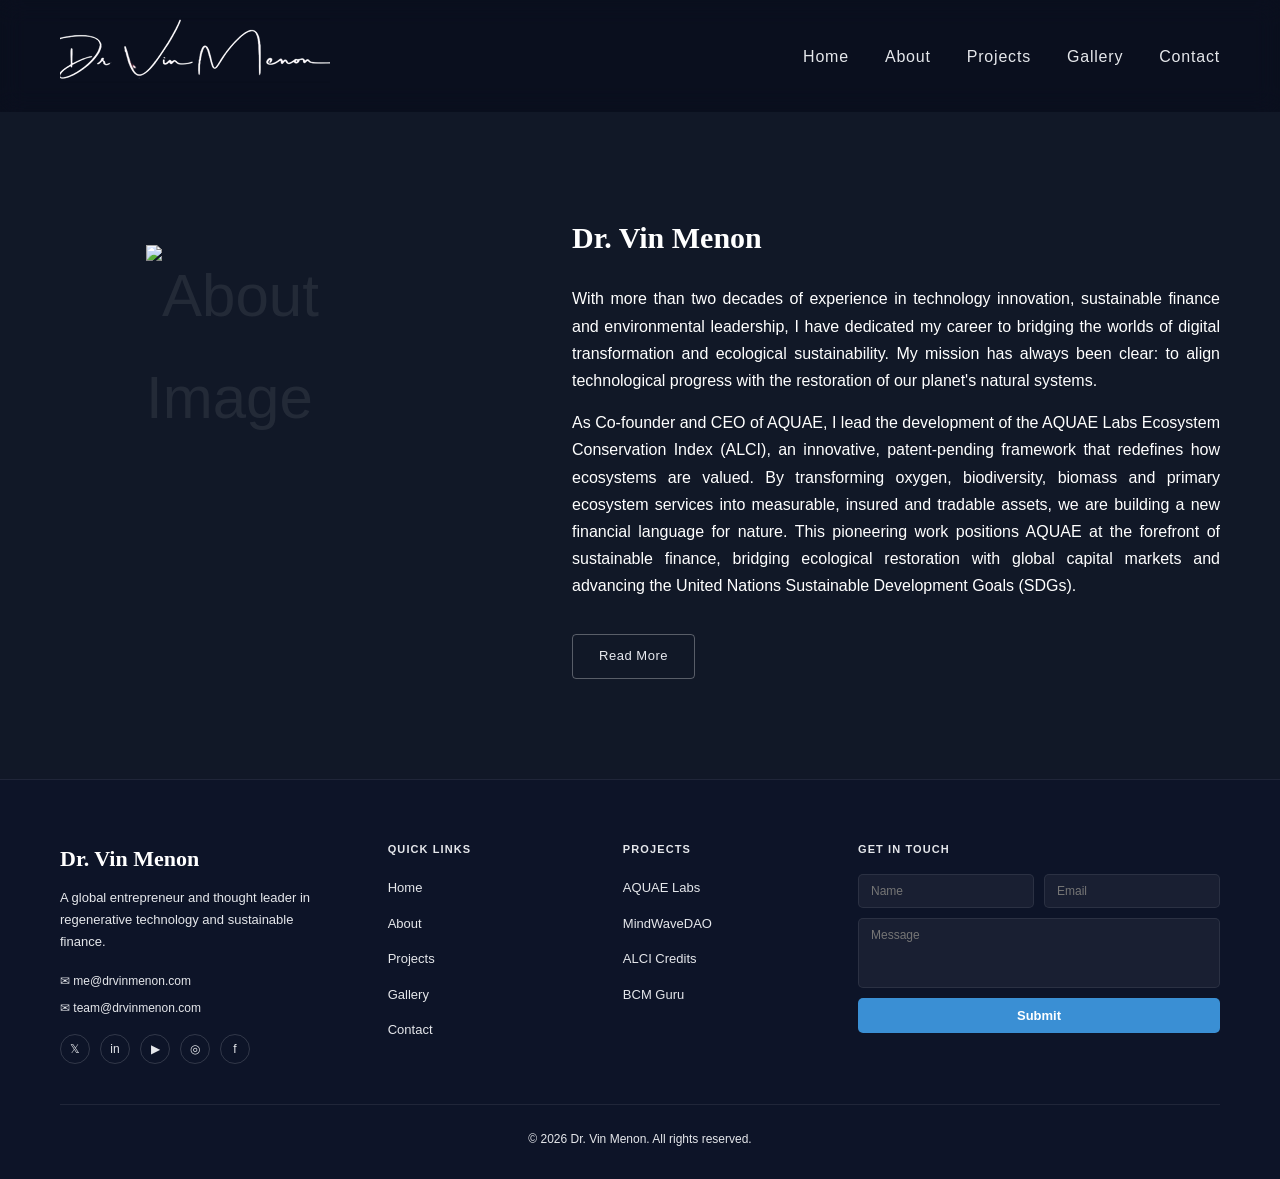
==== about.html @ 24a75f8c "the one" ====
<!DOCTYPE html>
<html lang="en">
<head>
    <meta charset="UTF-8">
    <meta name="viewport" content="width=device-width, initial-scale=1.0">
    <title>Document</title>

    <link rel="stylesheet" href="/css/style.css" />

</head>
<body>

    
<!-- NAV -->
<nav style="position: static;">
  <div class="nav-container">
    <div class="nav-logo">
      <img src="/images/sign.png" alt="Dr. Vin Menon Logo" />
    </div> 

    <input type="checkbox" id="nav-toggle" class="nav-toggle-input" />
    <label for="nav-toggle" class="nav-toggle-label">☰</label>

    <ul class="nav-links">
      <li><a href="index.html">Home</a></li>
      <li><a href="about.html">About</a></li>
      <li><a href="#">Projects</a></li>
      <li><a href="gallery.html">Gallery</a></li>
      <li><a href="contact.html">Contact</a></li>
    </ul>
  </div>
</nav>
<!-- HERO -->

<!-- ABOUT -->
<section class="about">
  <div class="about-inner">
<div class="about-img-wrap">
  <img 
    src="https://drvinmenon.com/images/vin-about.png" 
    alt="About Image" 
    class="img-fluid"
    style="
      width:260px;
      height:400px;
      object-fit:cover;
    "
  />
</div>  
  <div class="about-content">
      <h2 class="text-center">Dr. Vin Menon</h2>
      <p class="about-paragraph">With more than two decades of experience in technology innovation, sustainable finance and environmental leadership, I have dedicated my career to bridging the worlds of digital transformation and ecological sustainability. My mission has always been clear: to align technological progress with the restoration of our planet's natural systems.</p>
      <p class="about-paragraph">As Co-founder and CEO of AQUAE, I lead the development of the AQUAE Labs Ecosystem Conservation Index (ALCI), an innovative, patent-pending framework that redefines how ecosystems are valued. By transforming oxygen, biodiversity, biomass and primary ecosystem services into measurable, insured and tradable assets, we are building a new financial language for nature. This pioneering work positions AQUAE at the forefront of sustainable finance, bridging ecological restoration with global capital markets and advancing the United Nations Sustainable Development Goals (SDGs).</p>
<div class="text-center">
        <a href="#" class="btn-outline">Read More</a>
  
</div>    </div>
  </div>
</section>

<!-- FOOTER -->
<footer>
  <div class="footer-inner">
    <div class="footer-brand">
      <h3>Dr. Vin Menon</h3>
      <p>A global entrepreneur and thought leader in regenerative technology and sustainable finance.</p>
      <div class="footer-email">✉ me@drvinmenon.com</div>
      <div class="footer-email">✉ team@drvinmenon.com</div>
      <div class="footer-socials">
        <div class="footer-social">𝕏</div>
        <div class="footer-social">in</div>
        <div class="footer-social">▶</div>
        <div class="footer-social">◎</div>
        <div class="footer-social">f</div>
      </div>
    </div>
    <div class="footer-col">
      <h4>Quick Links</h4>
      <ul>
        <li><a href="#">Home</a></li>
        <li><a href="#">About</a></li>
        <li><a href="#">Projects</a></li>
        <li><a href="#">Gallery</a></li>
        <li><a href="#">Contact</a></li>
      </ul>
    </div>
    <div class="footer-col">
      <h4>Projects</h4>
      <ul>
        <li><a href="#">AQUAE Labs</a></li>
        <li><a href="#">MindWaveDAO</a></li>
        <li><a href="#">ALCI Credits</a></li>
        <li><a href="#">BCM Guru</a></li>
      </ul>
    </div>
    <div class="contact-form">
      <h4>Get in Touch</h4>
      <div class="form-row">
        <input type="text" placeholder="Name">
        <input type="email" placeholder="Email">
      </div>
      <textarea placeholder="Message"></textarea>
      <button class="submit-btn">Submit</button>
    </div>
  </div>
  <div class="footer-copy">© 2026 Dr. Vin Menon. All rights reserved.</div>
</footer>

    
</body>
</html>
---- css/style.css ----
/* <style> */
  :root {
    --dark: #0a0f1e;
    --dark2: #0d1428;
    --dark3: #111827;
    --card-bg: #0f1a30;
    --accent: #c8963e;
    --accent2: #e8b44a;
    --blue-accent: #3a8fd4;
    --text: #e8eaf0;
    --muted: #e5e7eb;
    --border: rgba(255,255,255,0.08);
  }

  * { margin: 0; padding: 0; box-sizing: border-box; }

  body {
    background: var(--dark);
    color: var(--text);
    font-family: 'DM Sans', sans-serif;
    font-size: 15px;
    line-height: 1.7;
    overflow-x: hidden;
  }

  a { text-decoration: none; color: inherit; }

  /* NAV */
nav {
  position: fixed;
  top: 0;
  left: 0;
  right: 0;
  z-index: 100;

  background: transparent;
  backdrop-filter: blur(12px);
  transition: background 0.3s ease;
}

/* 👇 when scrolled */
nav.scrolled {
  background: rgba(10,15,30,0.85);
}
/* This controls spacing of content */
.nav-container {
  max-width: 1200px;      /* controls content width */
  margin: 0 auto;         /* center it */
  padding: 18px 20px;     /* space left & right */

  display: flex;
  align-items: center;
  justify-content: space-between;
}  

  .nav-logo {
    font-family: 'Playfair Display', serif;
    font-size: 22px;
    font-style: italic;
    color: var(--text);
    letter-spacing: 1px;
  }

  .nav-links {
    display: flex;
    gap: 36px;
    list-style: none;
  }

  .nav-links a {
    font-size: 16px;
    font-weight: 500;
    letter-spacing: 0.05em;
    color: var(--muted);
    transition: color 0.25s;
  }

  .nav-toggle-input {
    display: none;
  }

  .nav-toggle-label {
    display: none;
    font-size: 24px;
    color: var(--text);
    cursor: pointer;
    user-select: none;
    padding: 5px;
  }

  .nav-links a:hover { color: var(--text); }

  /* HERO */
  .hero {
    min-height: 100vh;
    display: flex;
    align-items: center;
    background: linear-gradient(135deg, #0a0f1e 0%, #0d1a38 50%, #0f2050 100%);
    padding: 52px 54px 0px;
    position: relative;
    overflow: hidden;
  }

  .hero::before {
    content: '';
    position: absolute;
    top: -200px; right: -200px;
    width: 700px; height: 700px;
    background: radial-gradient(circle, rgba(58,143,212,0.12) 0%, transparent 70%);
    pointer-events: none;
  }

  .hero-inner {
    max-width: 1200px;
    margin: 0 auto;
    width: 100%;
    display: grid;
    grid-template-columns: 1fr 1fr;
    align-items: center;
    gap: 60px;
  }

  .hero-content { position: relative; z-index: 2; }

.hero-content h1 {
  font-family: 'Roboto', sans-serif;
  font-size: 58px;
  font-weight: 700;
  line-height: 1.1;
  color: #fff;
  margin-bottom: 18px;
}
  .hero-tags {
    display: flex;
    gap: 10px;
    align-items: center;
    flex-wrap: wrap;
    /* margin-bottom: 20px; */
    font-size: 1.1rem;
    color: white;
  }

  .hero-tags span.dot { color: #4a9eff; font-weight: 700; }

  .hero-roles {
    margin-bottom: 28px;
    font-size: 1.1rem;
    color: white;
    /* line-height: 1.9; */
  }

  .hero-book {
    font-size: 1rem;
    color: var(--muted);
    margin-bottom: 28px;
  }

  .hero-book strong {
    color: var(--text);
    font-weight: 600;
  }

  .hero-socials {
    display: flex;
    gap: 14px;
  }

  .social-btn {
    /* width: 38px; height: 38px; */
    /* border: 1px solid rgba(255,255,255,0.2); */
    /* border-radius: 50%; */
    display: flex;
    align-items: center;
    justify-content: center;
width: 40px;
    height: 40px;
    border-radius: 50%;
    border: 2px solid #ffffff;
    color: #fff;
    font-size: 1.4rem;   
     transition: all 0.25s;
    cursor: pointer;
  }

  .social-btn:hover {
    border-color: var(--accent);
    color: var(--accent);
    background: rgba(200,150,62,0.1);
  }

  .hero-image {
    display: flex;
    justify-content: flex-end;
    position: relative;
  }

  .hero-img-wrap {
    width: 420px;
    height: 480px;
    border-radius: 20px;
    overflow: hidden;
    /* background: linear-gradient(160deg, #1a2d50 0%, #0f1e3c 100%); */
    display: flex;
    align-items: flex-end;
    justify-content: center;
    position: relative;
  }

  .hero-img-placeholder {
    width: 100%;
    height: 100%;
    /* background: linear-gradient(160deg, #1a3560 0%, #0d1e42 100%); */
    display: flex;
    align-items: center;
    justify-content: center;
    font-size: 80px;
    color: rgba(255,255,255,0.1);
  }

  /* ABOUT */
  .about {
    padding: 100px 60px;
    background: var(--dark3);
  }

  .about-inner {
    max-width: 1200px;
    margin: 0 auto;
    display: grid;
    grid-template-columns: 1fr 1.5fr;
    gap: 80px;
    align-items: center;
  }

  .about-img-wrap {
    border-radius: 16px;
    overflow: hidden;
    height: 400px;
    /* background: linear-gradient(140deg, #1a2d50 0%, #0f1e3c 100%); */
    display: flex;
    align-items: center;
    justify-content: center;
    font-size: 60px;
    color: rgba(255,255,255,0.08);
  }

  .about-content h2 {
    font-family: 'Playfair Display', serif;
    font-size: 30px;
    font-weight: 700;
    margin-bottom: 22px;
    color: #fff;
  }

  /* .about-content p {
    font-size: 14px;
    color: var(--muted);
    margin-bottom: 16px;
    line-height: 1.8;
  } */

  .about-content p a {
    color: var(--blue-accent);
  }

  .btn-outline {
    display: inline-block;
    margin-top: 20px;
    padding: 10px 26px;
    border: 1px solid rgba(255,255,255,0.3);
    border-radius: 4px;
    font-size: 13px;
    font-weight: 500;
    color: var(--text);
    letter-spacing: 0.04em;
    transition: all 0.25s;
    cursor: pointer;
  }

  .btn-outline:hover {
    border-color: var(--accent);
    color: var(--accent);
    background: rgba(200,150,62,0.06);
  }

  /* EXECUTIVE UPDATE */
  .exec-update {
    padding: 100px 60px;
    background: black;
  }

  .exec-inner {
    max-width: 1200px;
    margin: 0 auto;
    display: grid;
    grid-template-columns: 1fr 1fr;
    gap: 70px;
    /* align-items: center; */
  }

  .exec-cards {
    display: flex;
    flex-direction: column;
    gap: 20px;
  }

  .exec-card {
    background: black;
    border: 1px solid var(--border);
    border-radius: 12px;
    overflow: hidden;
    padding: 24px;
    position: relative;
  }

  .exec-card-label {
    font-size: 10px;
    letter-spacing: 0.12em;
    color: var(--accent);
    font-weight: 600;
    text-transform: uppercase;
    margin-bottom: 12px;
  }

  .conf-header {
    font-size: 13px;
    font-weight: 700;
    color: var(--text);
    text-transform: uppercase;
    letter-spacing: 0.1em;
    margin-bottom: 4px;
  }

  .conf-title {
    font-family: 'Playfair Display', serif;
    font-size: 22px;
    font-weight: 900;
    color: #fff;
    margin-bottom: 6px;
  }

  .conf-subtitle {
    color: var(--accent);
    font-size: 12px;
    font-weight: 700;
    text-transform: uppercase;
    letter-spacing: 0.08em;
    margin-bottom: 4px;
  }

  .conf-desc {
    font-size: 11px;
    color: var(--muted);
    margin-bottom: 4px;
  }

  .conf-date {
    font-size: 11px;
    color: var(--muted);
    opacity: 0.7;
  }

  .exec-content {
    padding: 10px 0;
  }

  .exec-tag {
color: #4a9eff;
    font-size: .8rem;
    font-weight: 700;
    text-transform: uppercase;
    letter-spacing: 4px;
    margin-bottom: 15px;
    padding: 6px 12px;
    border: 1px solid rgba(74, 158, 255, .3);  }

  .exec-content h2 {
  font-family: 'Roboto', sans-serif;
    font-size: 3.6rem;
    font-weight: 800;
    line-height: 1.1;
    color: #fff;
    margin-bottom: 22px;
  }

  .exec-content p {
    font-size: 1.3rem;
    color: var(--muted);
    margin-bottom: 14px;
    line-height: 1.75;
  }

  .exec-content p a { color: var(--blue-accent); }

  .highlight-box {
    border-left: 3px solid var(--accent);
    padding: 16px 20px;
    background: rgba(200,150,62,0.06);
    border-radius: 0 8px 8px 0;
    margin-top: 18px;
  }

  .highlight-box strong {
    display: block;
    font-size: 13px;
    font-weight: 600;
    color: var(--text);
    margin-bottom: 10px;
  }

  .highlight-box p {
    font-size: 13px;
    color: var(--muted);
    margin-bottom: 8px;
    line-height: 1.7;
  }

  .highlight-box p:last-child { margin-bottom: 0; }

  /* PROFESSIONAL HIGHLIGHTS */
  .highlights {
    padding: 100px 60px;
    background: var(--dark3);
  }

  .section-title {
    font-family: 'Playfair Display', serif;
    font-size: 38px;
    font-weight: 700;
    color: #fff;
    text-align: center;
    margin-bottom: 50px;
  }

  .highlights-grid {
    max-width: 1200px;
    margin: 0 auto;
    display: grid;
    grid-template-columns: repeat(3, 1fr);
    gap: 24px;
    margin-bottom: 40px;
  }

  .highlight-card {
    background: var(--card-bg);
    border: 1px solid var(--border);
    border-radius: 12px;
    padding: 32px 24px;
    text-align: center;
    transition: border-color 0.25s, transform 0.25s;
  }

  .highlight-card:hover {
    border-color: var(--accent);
    transform: translateY(-4px);
  }

  .highlight-card:first-child { border-color: rgba(200,150,62,0.3); }
  .highlight-card:last-child { border-color: rgba(200,150,62,0.3); }

  .card-icon {
    width: 56px; height: 80px;
    margin: 0 auto 16px;
    border-radius: 50%;
    display: flex;
    align-items: center;
    justify-content: center;
    font-size: 24px;
  }

  .card-role {
    color: #ffc163;
    font-size: 1.3rem;
    font-weight: 600;
    margin: 0 0 .5rem;
    /* font-family: Roboto, sans-serif; */
  }

  .card-title {
    font-size: 1.1rem;
    font-weight: 600;
    color: var(--text);
    margin-bottom: 4px;
    font-style: italic;
    word-break: break-word;
    overflow-wrap: break-word;
  }

  .card-org {
    font-size: 12px;
    font-style: italic;
    color: var(--muted);
    margin-bottom: 10px;
  }

.card-period {
  position: relative;
  padding: 8px 0;
  margin: 10px 0;
  font-size: .9rem;
    font-style: italic;
}

.card-period::before,
.card-period::after {
  content: "";
  position: absolute;
  left: 50%;
  transform: translateX(-50%);
  width: 60%;              /* 👈 control border width */
  height: 1px;
  background: rgba(200,150,62,0.3); /* 👈 low opacity */
}

.card-period::before {
  top: 0;
}

.card-period::after {
  bottom: 0;
}
  .card-desc {
    font-size:.95rem;
    color: white;
    line-height: 1.7;
  }

  .tab-btns {
    display: flex;
    gap: 12px;
    justify-content: center;
  }

  .tab-btn {
        background-color: transparent;
/* border: 1px solid cyan; */
    /* border-radius: 5px; */
    padding: .75rem 1.5rem;
    /* font-size: 1rem; */
    font-weight: 500;
    text-decoration: none;
    cursor: pointer;
    color: white;
    text-align: center; 
   }

  .tab-btn:hover {
    border-color: var(--accent);
    color: var(--accent);
  }

  /* PROJECTS */
.projects {
  padding: 120px 60px;
  background: radial-gradient(circle at top, #111827, #020617);
}

.section-title {
  text-align: center;
  font-size: 38px;
  color: #fff;
  margin-bottom: 70px;
}

/* GRID */
.projects-grid {
  display: grid;
  grid-template-columns: repeat(3, 1fr);
  gap: 35px;
}

/* CARD */
.project-card {
  background: rgba(255, 255, 255, 0.04);
  border-radius: 18px;
  overflow: hidden;
  border: 1px solid rgba(255,255,255,0.08);

  transition: all 0.4s ease;
  position: relative;
}

.project-card:hover {
  transform: translateY(-10px) scale(1.02);
  box-shadow: 0 25px 50px rgba(0,0,0,0.5);
}

/* IMAGE */
.card-img {
  height: 180px;
  display: flex;
  align-items: center;
  justify-content: center;
  background: linear-gradient(135deg, #1e293b, #020617);
}

.card-img img {
  width: 120px;
  transition: transform 0.4s ease;
}

.project-card:hover img {
  transform: scale(1.15) rotate(3deg);
}

/* CONTENT */
.card-content {
  padding: 25px;
}

.card-content h3 {
  color: #fff;
  font-size: 20px;
  margin-bottom: 12px;
}

.card-content p {
  color: #94a3b8;
  font-size: 0.95rem;
  line-height: 1.6;
  margin-bottom: 20px;
}

/* BUTTON */
.btn-primary {
  display: inline-block;
  padding: 8px 20px;
  border-radius: 25px;
  font-size: 13px;
  color: #fff;
  /* background: linear-gradient(135deg, #3b82f6, #6366f1); */
  transition: 0.3s;
}

.btn-primary:hover {
  box-shadow: 0 10px 25px rgba(59,130,246,0.4);
}

/* MOBILE */
@media (max-width: 992px) {
  .projects-grid {
    grid-template-columns: repeat(2, 1fr);
  }
}

@media (max-width: 600px) {
  .projects {
    padding: 80px 20px;
  }

  .projects-grid {
    grid-template-columns: 1fr;
  }
}
  /* Section backgrounds */
.book-section,
.perspectives {
  background: #090303 !important;
}
.post-thumb img {
  width: 100%;
  height: 100%;
  object-fit: contain; /* or 'cover' if you want full fill */
}

.book-cover-img {
  width: 100%;
  height: 100%;
  object-fit: cover; /* or 'contain' if full image needed */
  border-radius: 12px;
}

/* All text inside sections */
/* .book-section *,
.perspectives * {
  color: #000 ;
}
 */
/* Slightly softer paragraph text (optional readability) */
.book-content p,
.post-body p,
.book-meta,
.perspectives-inner .sub {
  color: #ffffff !important;
}

  /* BOOK */
  .book-section {
    padding: 100px 60px;
    /* background: black; */
  }

  .book-inner {
    max-width: 1200px;
    margin: 0 auto;
    display: grid;
    grid-template-columns: 300px 1fr;
    gap: 70px;
    align-items: start;
  }

  .book-cover {
    background: linear-gradient(140deg, #0a0a0a 0%, #1a1a1a 100%);
    border-radius: 12px;
    padding: 30px 24px;
    text-align: center;
    border: 2px solid rgba(255,255,255,0.1);
  }

  .book-cover-title {
    font-family: 'Playfair Display', serif;
    font-size: 26px;
    font-weight: 900;
    color: #fff;
    line-height: 1.1;
    text-transform: uppercase;
    margin-bottom: 8px;
  }

  .book-cover-dash {
    width: 60%;
    height: 2px;
    background: #fff;
    margin: 12px auto;
  }

  .book-cover-sub {
    font-size: 10px;
    color: #aaa;
    letter-spacing: 0.05em;
    text-transform: uppercase;
    margin-bottom: 18px;
  }

  .book-cover-blockchain {
    background: linear-gradient(90deg, #1a6bb5, #3a8fd4);
    padding: 14px;
    border-radius: 8px;
    font-family: 'Playfair Display', serif;
    font-size: 18px;
    font-weight: 700;
    color: #fff;
    letter-spacing: 0.08em;
    margin-bottom: 14px;
    text-align: center;
  }

  .book-cover-author {
    font-size: 12px;
    color: var(--muted);
    letter-spacing: 0.05em;
  }

  .book-content h2 {
   font-size: clamp(26px, 4.5vw, 42px);
    line-height: 1.3;
    font-weight: 700;
    color: rgb(249, 249, 249);
    margin-bottom: clamp(15px, 3vw, 20px);
    text-align: center;
    word-wrap: break-word;
    text-shadow: 2px 2px 4px rgba(20, 20, 20, .25);
  }

  .book-content .book-subtitle {
    /* font-family: 'Playfair Display', serif; */
font-size: clamp(18px, 3vw, 28px);  
    font-weight: 700;
    color:rgb(255, 255, 255);
    margin-bottom: 6px;
        text-shadow: 2px 2px 4px rgba(20, 20, 20, .25);

  }

  .book-meta {
    font-size: 12px;
    color: var(--muted);
    margin-bottom: 22px;
    display: flex;
    gap: 16px;
    align-items: center;
    display: flex;
  justify-content: center; /* 👈 centers horizontally */
  align-items: center;
  gap: 16px;
  }

  .book-content p {
    font-size: 14px;
    color: var(--muted);
    line-height: 1.75;
    margin-bottom: 14px;
  }

  .book-content p a { color: var(--blue-accent); }

  .book-content h4 {
    font-size: 14px;
    font-weight: 700;
    color: black;
    margin: 20px 0 10px;
  }

  .book-list {
    list-style: none;
    margin-bottom: 22px;
  }

  .book-list li {
    display: flex;
    align-items: flex-start;
    gap: 10px;
    font-size: 13px;
    color: rgb(255, 255, 255);
    margin-bottom: 8px;
  }

  .book-list li::before {
    content: '✓';
    color: var(--accent);
    font-weight: 700;
    flex-shrink: 0;
  }

  .book-cta {
    background: rgba(200,150,62,0.08);
    border: 1px solid rgba(200,150,62,0.3);
    border-radius: 6px;
    padding: 16px 20px;
    font-size: 14px;
    font-style: italic;
    color: white;
    text-align: center;
    margin-bottom: 22px;
  }

  .btn-view {
    display: inline-flex;
    align-items: center;
    gap: 8px;
    padding: 10px 26px;
    border: 1px solid rgba(255,255,255,0.3);
    border-radius: 4px;
    font-size: 13px;
    font-weight: 500;
    /* color: black; */
    cursor: pointer;
    transition: all 0.25s;
  }

  .btn-view:hover {
    border-color: var(--blue-accent);
    color: var(--blue-accent);
  }

  /* STRATEGIC PERSPECTIVES */
  .perspectives {
    padding: 80px 60px;
    background: var(--dark2);
  }

  .perspectives-inner { max-width: 1200px; margin: 0 auto; }

  .perspectives-inner h2 {
    /* font-family: 'Playfair Display', serif; */
    font-size: 30px;
    font-weight: 700;
    color: #ffffff;
    margin-bottom: 6px;
  }

  .perspectives-inner .sub {
    font-size: 13px;
    color: var(--muted);
    margin-bottom: 28px;
  }

  .perspectives-inner .sub strong { color: rgb(255, 254, 254); }

  .exec-briefing-tag {
    font-size: 10px;
    letter-spacing: 0.12em;
    color: var(--accent);
    font-weight: 600;
    text-transform: uppercase;
    margin-bottom: 18px;
  }

  .posts-grid {
    display: grid;
    grid-template-columns: repeat(3, 1fr);
    gap: 20px;
    margin-bottom: 32px;
  }

  .post-card {
    background: var(--card-bg);
    border: 1px solid var(--border);
    border-radius: 10px;
    overflow: hidden;
    transition: border-color 0.25s, transform 0.25s;
  }

  .post-card:hover {
    border-color: rgba(200,150,62,0.3);
    transform: translateY(-3px);
  }

.post-thumb {
  height: 240px;         /* already exists */
  overflow: hidden;      /* 👈 important */
  padding: 0;            /* remove any spacing */
}

.post-thumb img {
  width: 100%;
  height: 100%;
  object-fit: cover;     /* 👈 makes image fill full area */
  display: block;
}
  .post-thumb.blue { background: linear-gradient(135deg, #1a2d50 0%, #0f3060 100%); }
  .post-thumb.teal { background: linear-gradient(135deg, #0d2e2e 0%, #1a4e4e 100%); }
  .post-thumb.navy { background: linear-gradient(135deg, #1a1a40 0%, #2a2a60 100%); }

  .post-body { padding: 16px; }

  .post-body p {
    font-size: 12px;
    color: white !important;
    line-height: 1.6;
    margin-bottom: 12px;
  }

  .post-footer {
    display: flex;
    align-items: center;
    justify-content: space-between;
    font-size: 11px;
    color: var(--muted);
  }

  .post-author {
    display: flex;
    align-items: center;
    gap: 8px;
  }

  .post-avatar {
    width: 24px; height: 24px;
    background: var(--accent);
    border-radius: 50%;
    display: flex;
    align-items: center;
    justify-content: center;
    font-size: 10px;
    color: #fff;
    font-weight: 700;
  }

  .linkedin-btn {
    display: inline-flex;
    align-items: center;
    gap: 10px;
    padding: 10px 24px;
    background: #0a66c2;
    border-radius: 6px;
    font-size: 13px;
    font-weight: 600;
    color: #fff;
    cursor: pointer;
    transition: background 0.25s;
    float: right;
  }

  .linkedin-btn:hover { background: #0855a5; }

  /* GALLERY */
  .gallery {
    padding: 80px 60px;
    background: var(--dark3);
  }

  .gallery-inner {
    max-width: 1200px;
    margin: 0 auto;
    display: grid;
    grid-template-columns: 1fr 1fr;
    gap: 60px;
    align-items: center;
  }

  .gallery-content h2 {
    font-family: 'Playfair Display', serif;
    font-size: 42px;
    font-weight: 900;
    color: #fff;
    margin-bottom: 14px;
  }

  .gallery-content p {
    font-size: 14px;
    color: var(--muted);
    margin-bottom: 24px;
    line-height: 1.75;
  }

  .gallery-grid {
    display: grid;
    grid-template-columns: 1fr 1fr;
    gap: 12px;
  }

  .gallery-item {
    border-radius: 10px;
    overflow: hidden;
    height: 130px;
    display: flex;
    align-items: center;
    justify-content: center;
    font-size: 28px;
  }

  .gallery-item:first-child {
    grid-column: 1 / -1;
    height: 180px;
  }

  .gi-1 { background: linear-gradient(135deg, #1a2d50 0%, #0f1e3c 100%); }
  .gi-2 { background: linear-gradient(135deg, #2d1a50 0%, #1e0f3c 100%); }
  .gi-3 { background: linear-gradient(135deg, #1a3020 0%, #0f2015 100%); }

  /* FOOTER */
  footer {
    background: var(--dark2);
    padding: 60px 60px 30px;
    border-top: 1px solid var(--border);
  }

  .footer-inner {
    max-width: 1200px;
    margin: 0 auto;
    display: grid;
    grid-template-columns: 1.5fr 1fr 1fr 1.5fr;
    gap: 50px;
    padding-bottom: 40px;
    border-bottom: 1px solid var(--border);
    margin-bottom: 24px;
  }

  .footer-brand h3 {
    font-family: 'Playfair Display', serif;
    font-size: 22px;
    font-weight: 700;
    color: #fff;
    margin-bottom: 10px;
  }

  .footer-brand p {
    font-size: 13px;
    color: var(--muted);
    line-height: 1.7;
    margin-bottom: 18px;
  }

  .footer-email {
    display: flex;
    align-items: center;
    gap: 8px;
    font-size: 12px;
    color: var(--muted);
    margin-bottom: 6px;
  }

  .footer-socials {
    display: flex;
    gap: 10px;
    margin-top: 16px;
  }

  .footer-social {
    width: 30px; height: 30px;
    border: 1px solid rgba(255,255,255,0.15);
    border-radius: 50%;
    display: flex;
    align-items: center;
    justify-content: center;
    font-size: 12px;
    color: var(--muted);
    transition: all 0.25s;
    cursor: pointer;
  }

  .footer-social:hover {
    border-color: var(--accent);
    color: var(--accent);
  }

  .footer-col h4 {
    font-size: 11px;
    letter-spacing: 0.1em;
    text-transform: uppercase;
    color: var(--muted);
    font-weight: 600;
    margin-bottom: 16px;
  }

  .footer-col ul { list-style: none; }
  .footer-col ul li { margin-bottom: 10px; }
  .footer-col ul li a { font-size: 13px; color: var(--muted); transition: color 0.2s; }
  .footer-col ul li a:hover { color: var(--text); }

  .contact-form {
    display: flex;
    flex-direction: column;
    gap: 10px;
  }

  .contact-form h4 {
    font-size: 11px;
    letter-spacing: 0.1em;
    text-transform: uppercase;
    color: var(--muted);
    font-weight: 600;
    margin-bottom: 6px;
  }

  .form-row {
    display: grid;
    grid-template-columns: 1fr 1fr;
    gap: 10px;
  }

  .contact-form input,
  .contact-form textarea {
    background: rgba(255,255,255,0.05);
    border: 1px solid var(--border);
    border-radius: 5px;
    padding: 9px 12px;
    font-size: 12px;
    color: var(--text);
    font-family: 'DM Sans', sans-serif;
    transition: border-color 0.25s;
    outline: none;
  }

  .contact-form input:focus,
  .contact-form textarea:focus {
    border-color: var(--accent);
  }

  .contact-form textarea {
    resize: none;
    height: 70px;
  }

  .submit-btn {
    background: var(--blue-accent);
    border: none;
    border-radius: 5px;
    padding: 10px;
    font-size: 13px;
    font-weight: 600;
    color: #fff;
    cursor: pointer;
    transition: background 0.25s;
    font-family: 'DM Sans', sans-serif;
  }

  .submit-btn:hover { background: #2a7dc4; }

  .footer-copy {
    max-width: 1200px;
    margin: 0 auto;
    font-size: 12px;
    color: var(--muted);
    text-align: center;
  }
  span{
    font-family: 'Roboto', sans-serif;
  }
  p{
    font-family: 'Roboto', sans-serif;
  }
  h1, h2, h3, h4 {
    font-family: 'Roboto', sans-serif;
  }

  .about-paragraph {
    font-size: 16px;
    line-height: 1.7;
    margin-bottom: 15px;
    text-align: justify;
    color: white
}
.heading{
 font-size: 1.2rem;
    color: #fff;
    margin-bottom: 15px;
    font-weight: 700;
}
@media (max-width: 768px) {

  /* Stack cards vertically */
  .exec-cards {
    display: flex;
    flex-direction: column;
    gap: 16px;
  }

  .exec-card {
    width: 100%;
  }

  /* Image sizing */
  .exec-img {
    width: 100%;
    height: auto;
    border-radius: 8px;
  }

  /* Reduce spacing */
  .exec-inner {
    padding: 0 12px;
  }

  /* Content spacing */
  .exec-content {
    margin-top: 20px;
  }

  /* Headings */
  .exec-content h2 {
    font-size: 22px;
    text-align: center;
  }

  /* Paragraph readability */
  .exec-content p {
    font-size: 14px !important;
    line-height: 1.7 !important;
    text-align: justify;
  }

  /* Highlight box */
  .highlight-box {
    padding: 14px;
    margin-bottom: 20px;
  }

  .highlight-box h3 {
    font-size: 16px;
  }

  /* Footer text */
  .exec-content h5 {
    text-align: center;
    font-size: 16px;
  }

  .exec-content p:last-child {
    text-align: center;
    font-size: 14px;
  }

  /* Tag center */
  .exec-tag {
    display: block;
    text-align: center;
    font-size: 12px;
  }
}
@media (max-width: 576px) {
  .tab-btns {
    justify-content: flex-start;  /* override center ONLY on mobile */
    overflow-x: auto;
    gap: 8px;
    padding-bottom: 6px;
    scrollbar-width: none;
  }

  .tab-btns::-webkit-scrollbar {
    display: none;
  }

  .tab-btn {
    white-space: nowrap;
    flex-shrink: 0;
    font-size: 13px;
    padding: 8px 14px;
  }
}

  /* Animations */
  @keyframes fadeInUp {
    from { opacity: 0; transform: translateY(28px); }
    to { opacity: 1; transform: translateY(0); }
  }

  .hero-content { animation: fadeInUp 0.8s ease both; }
.hero-img-placeholder img {
  transition: transform 0.4s ease, box-shadow 0.4s ease;
}

.hero-img-placeholder img:hover {
  transform: translateX(-15px) scale(1.02);
  /* box-shadow: 0 10px 30px rgba(0,0,0,0.2); */
}
  /* RESPONSIVE MOBILE + TABLET (keep large screen unchanged) */
  @media (max-width: 992px) {
    .nav-container { padding: 14px 20px; }
    .nav-links { gap: 18px; font-size: 14px; }
    .hero { padding: 100px 30px 60px; }
    .hero-inner { grid-template-columns: 1fr; gap: 30px; }
    .hero-image { justify-content: center; }
    .hero-img-wrap { width: 320px; height: 360px; }
    .about { padding: 80px 30px; }
    .about-inner, .exec-inner, .projects-inner, .book-inner, .gallery-inner, .footer-inner { width: 100%; }
    .about-inner, .exec-inner, .book-inner, .gallery-inner { grid-template-columns: 1fr; gap: 30px; }
    .highlights-grid { grid-template-columns: repeat(2, 1fr); gap: 18px; }
    .project-item { grid-template-columns: 1fr; gap: 20px; padding: 30px 0; }
    .project-item.reverse { grid-template-columns: 1fr; }
    .project-img { height: 160px; }
    .perspectives { padding: 60px 30px; }
    .posts-grid { grid-template-columns: 1fr 1fr; gap: 16px; }
    .gallery-grid { grid-template-columns: 1fr 1fr; gap: 10px; }
    .footer-inner { grid-template-columns: 1fr 1fr; gap: 20px; padding-bottom: 30px; }
    .footer-socials { justify-content: flex-start; }
    .contact-form .form-row { grid-template-columns: 1fr; }
  }

  @media (max-width: 768px) {
    .nav-container { padding: 12px 16px; position: relative; }
    .nav-toggle-label { display: block; }
    .nav-links {
      position: absolute;
      top: 100%; left: 0; right: 0;
      background: rgba(10, 15, 30, 0.95);
      border-top: 1px solid var(--border);
      margin: 0;
      padding: 0px 16px;
      flex-direction: column;
      gap: 10px;
      max-height: 0;
      overflow: hidden;
      transition: max-height 0.25s ease;
      z-index: 99;
    }
    .nav-links li { width: 100%; }
    .nav-links a {
      width: 100%;
      display: block;
      font-size: 15px;
      padding: 8px 0;
    }
    .nav-toggle-input:checked + .nav-toggle-label + .nav-links {
      max-height: 320px;
    }
    .hero { padding: 104px 16px 40px; min-height: auto; }
    .hero-content h1 { font-size: 42px; }
    .hero-tags, .hero-roles, .hero-book { font-size: 12px; }
    .hero-img-wrap { width: 100%; max-width: 300px; height: 340px; margin: 0 auto; }
    .about, .exec-update, .highlights, .projects, .book-section, .perspectives, .gallery, footer { padding: 50px 16px; }
    .about-content p, .exec-content p, .project-text p, .book-content p, .post-body p, .footer-brand p { font-size: 13px; }
    .highlight-card, .exec-card, .project-item, .post-card { padding: 18px; }
    .highlights-grid, .posts-grid, .gallery-grid { grid-template-columns: 1fr; }
    .footer-inner { grid-template-columns: 1fr; gap: 16px; }
    .footer-copy { font-size: 11px; }
    .linkedin-btn { float: none; width: 100%; justify-content: center; }
    .btn-outline, .btn-primary, .btn-view, .submit-btn { width: 100%; text-align: center; }
    .contact-form textarea { height: 100px; }
  }

  /* Scrollbar */
  ::-webkit-scrollbar { width: 6px; }
  ::-webkit-scrollbar-track { background: var(--dark); }
  ::-webkit-scrollbar-thumb { background: rgba(200,150,62,0.3); border-radius: 3px; }
/* </style> */
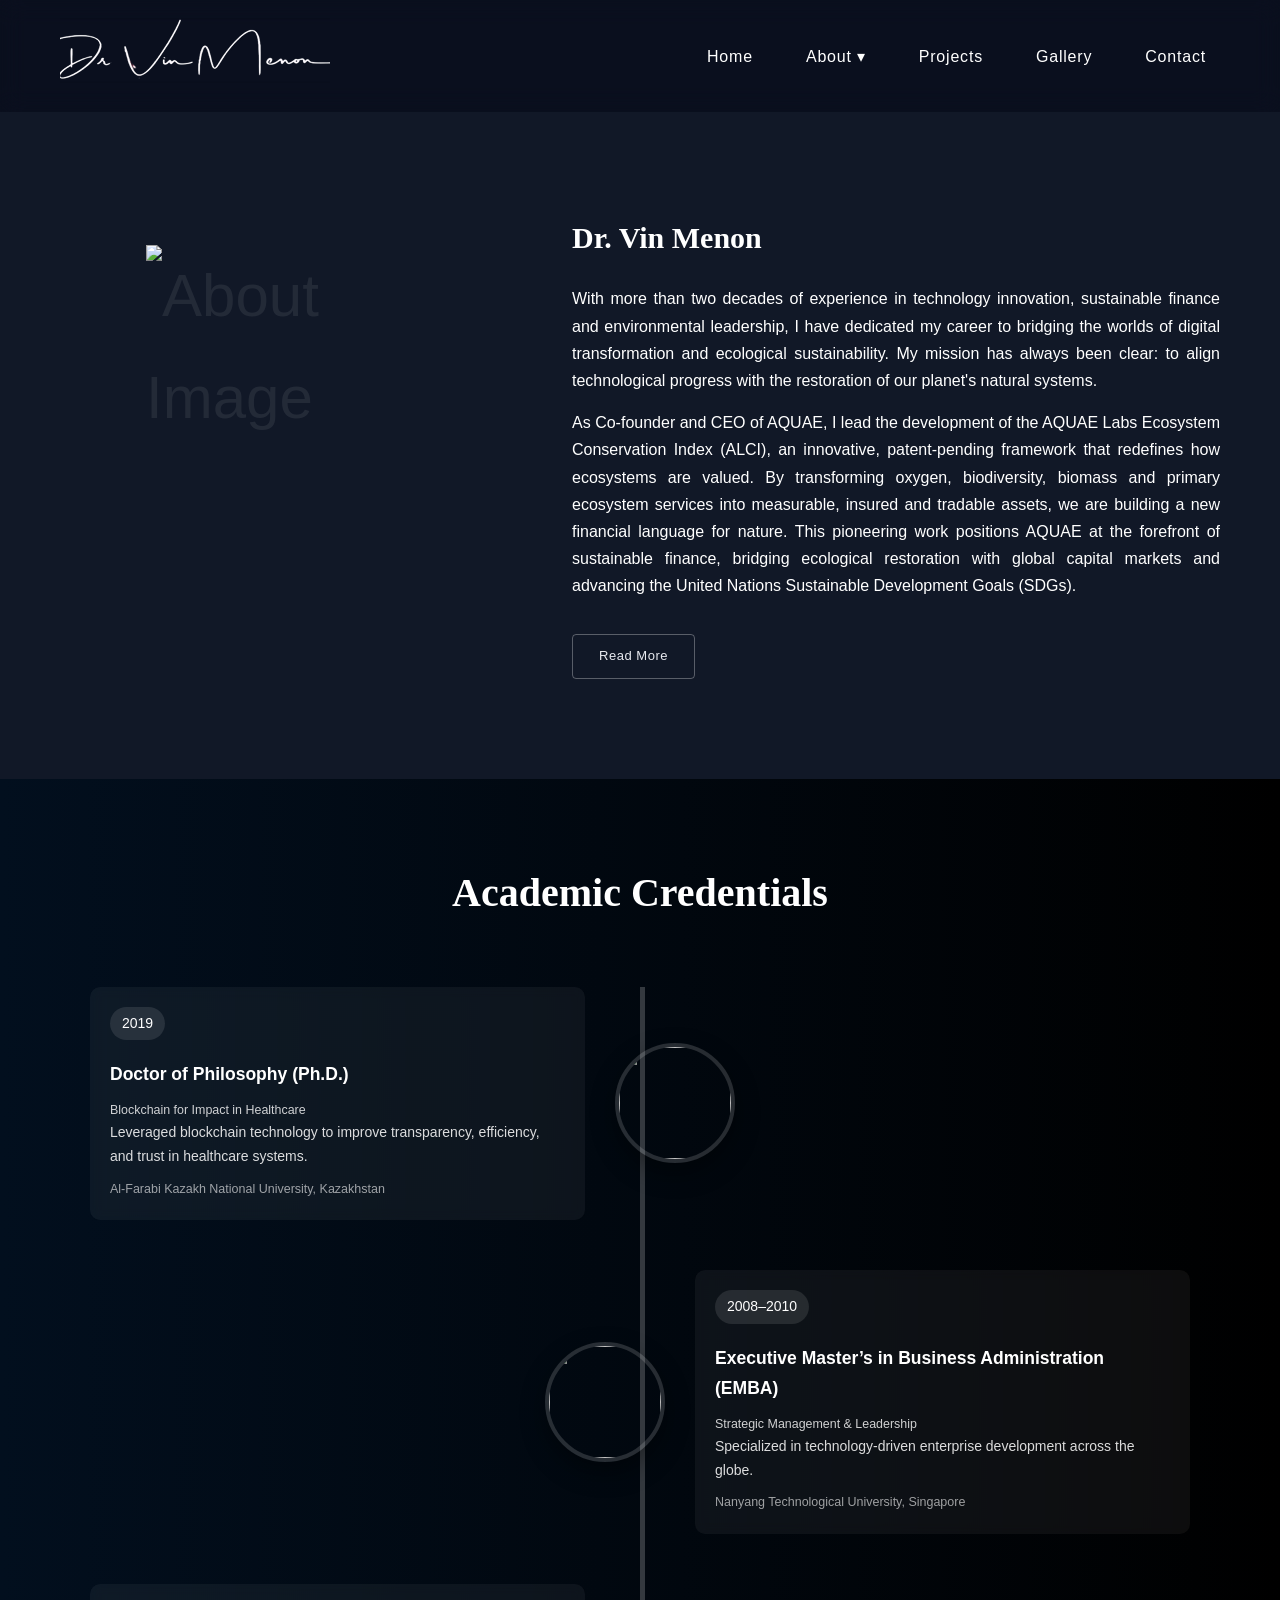
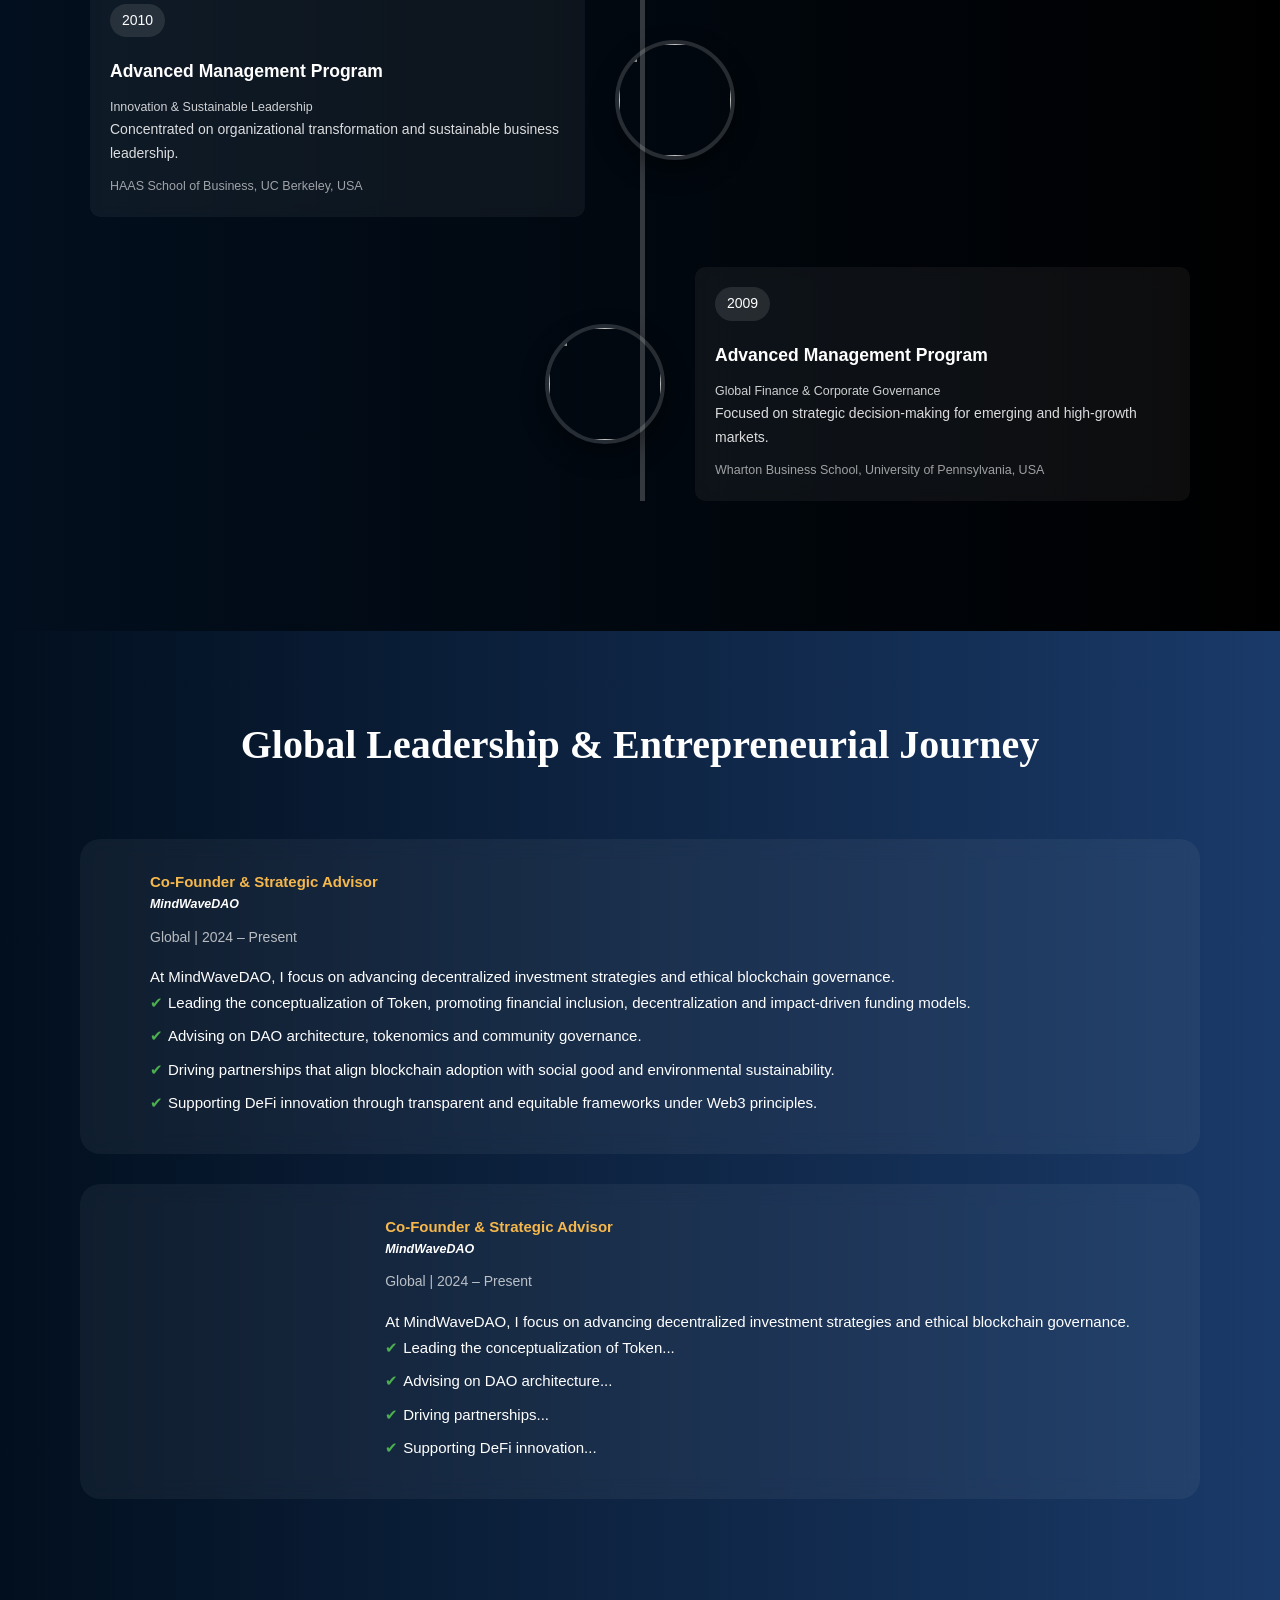
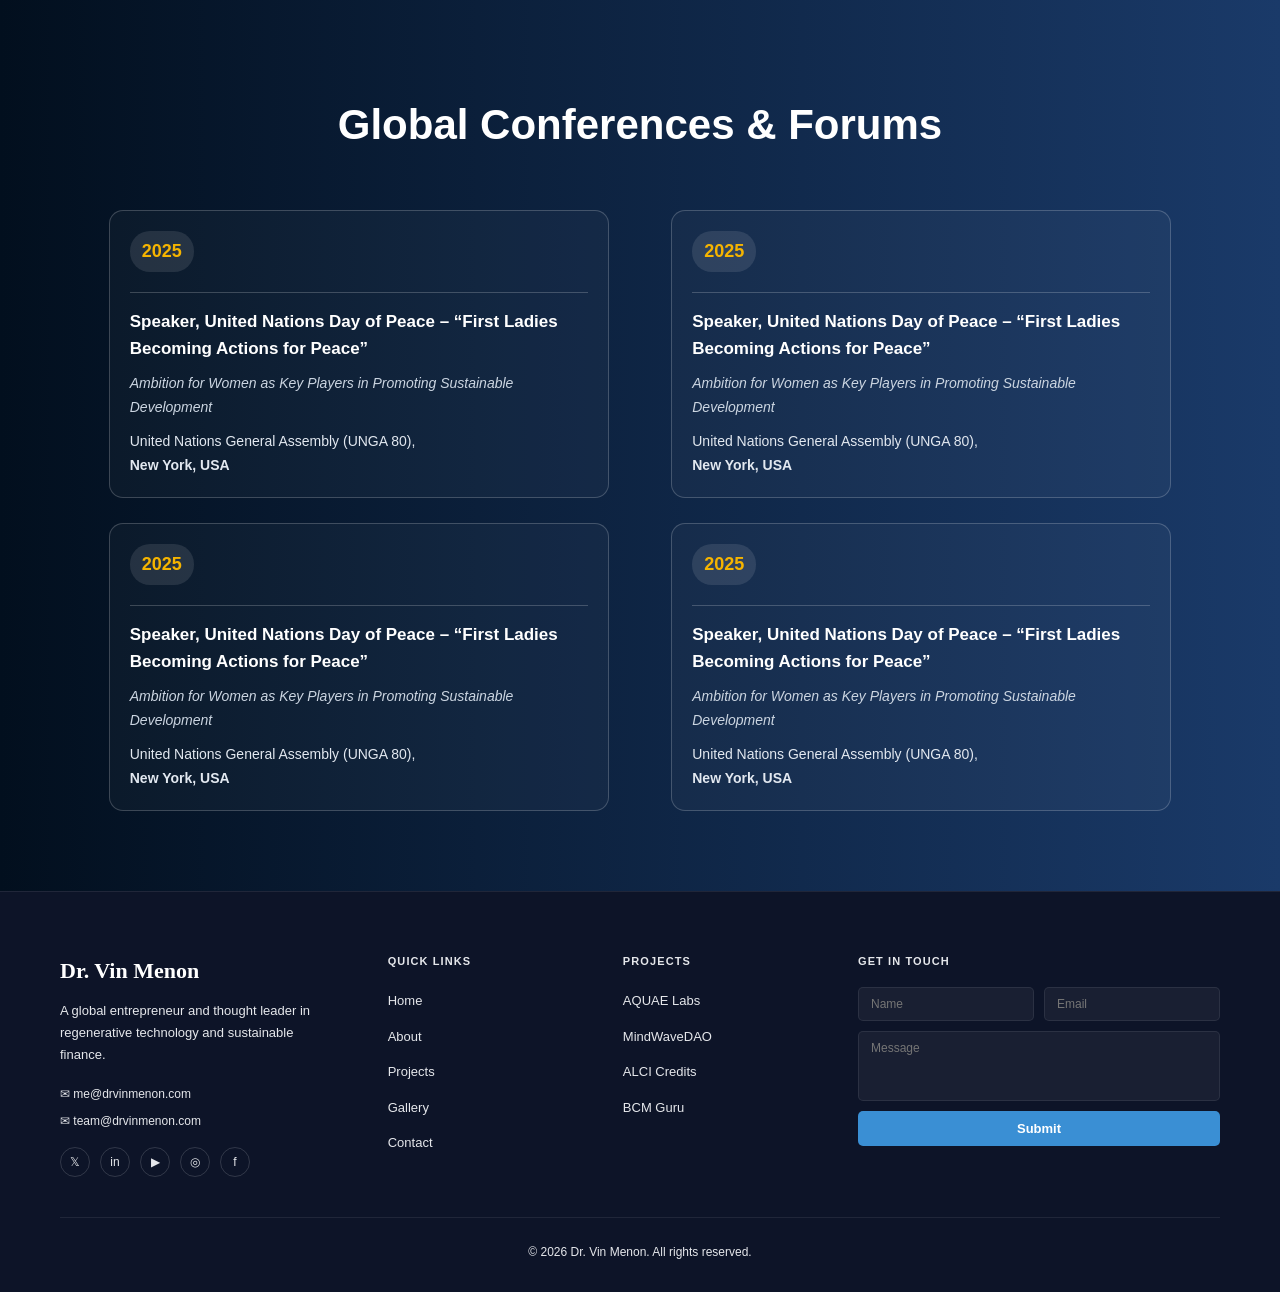
==== commit 5d0ff1f6: "new one" ====
--- a/about.html
+++ b/about.html
@@ -21,13 +21,23 @@
     <input type="checkbox" id="nav-toggle" class="nav-toggle-input" />
     <label for="nav-toggle" class="nav-toggle-label">☰</label>
 
-    <ul class="nav-links">
-      <li><a href="index.html">Home</a></li>
-      <li><a href="about.html">About</a></li>
-      <li><a href="#">Projects</a></li>
-      <li><a href="gallery.html">Gallery</a></li>
-      <li><a href="contact.html">Contact</a></li>
-    </ul>
+   <ul class="nav-links">
+  <li><a href="index.html">Home</a></li>
+
+<li class="dropdown">
+  <a href="#" class="dropdown-toggle">About ▾</a>
+    <ul class="dropdown-menu">
+    <li><a href="about.html">About Me</a></li>
+    <li><a href="academic.html">Academic Credentials</a></li>
+    <li><a href="journey.html">Global Leadership & Entrepreneurial Journey</a></li>
+    <li><a href="speaking.html">Global Conferences & Forums</a></li>
+  </ul>
+
+</li>
+  <li><a href="/news-and-events.html">Projects</a></li>
+  <li><a href="gallery.html">Gallery</a></li>
+  <li><a href="contact.html">Contact</a></li>
+</ul>
   </div>
 </nav>
 <!-- HERO -->
@@ -58,6 +68,229 @@
   </div>
 </section>
 
+<!-- academic credentials -->
+<section class="academic-section">
+    <h2 class="section-title">Academic Credentials</h2>
+
+  <div class="container">
+    <div class="timeline">
+
+      <!-- ITEM 1 -->
+      <div class="timeline-item left">
+        <div class="content">
+          <span class="year">2019</span>
+          <h3>Doctor of Philosophy (Ph.D.)</h3>
+          <h5>Blockchain for Impact in Healthcare</h5>
+          <p>Leveraged blockchain technology to improve transparency, efficiency, and trust in healthcare systems.</p>
+          <small>Al-Farabi Kazakh National University, Kazakhstan</small>
+        </div>
+        <div class="timeline-img">
+          <img src="https://drvinmenon.com/images/phd-col.jpg">
+        </div>
+      </div>
+
+      <!-- ITEM 2 -->
+      <div class="timeline-item right">
+        <div class="content">
+          <span class="year">2008–2010</span>
+          <h3>Executive Master’s in Business Administration (EMBA)</h3>
+          <h5>Strategic Management & Leadership</h5>
+          <p>Specialized in technology-driven enterprise development across the globe.</p>
+          <small>Nanyang Technological University, Singapore</small>
+        </div>
+        <div class="timeline-img">
+          <img src="https://drvinmenon.com/images/emba-col.webp">
+        </div>
+      </div>
+
+      <!-- ITEM 3 -->
+      <div class="timeline-item left">
+        <div class="content">
+          <span class="year">2010</span>
+          <h3>Advanced Management Program</h3>
+          <h5>Innovation & Sustainable Leadership</h5>
+          <p>Concentrated on organizational transformation and sustainable business leadership.</p>
+          <small>HAAS School of Business, UC Berkeley, USA</small>
+        </div>
+        <div class="timeline-img">
+          <img src="https://drvinmenon.com/images/amp-col-1.jpg">
+        </div>
+      </div>
+
+      <!-- ITEM 4 -->
+      <div class="timeline-item right">
+        <div class="content">
+          <span class="year">2009</span>
+          <h3>Advanced Management Program</h3>
+          <h5>Global Finance & Corporate Governance</h5>
+          <p>Focused on strategic decision-making for emerging and high-growth markets.</p>
+          <small>Wharton Business School, University of Pennsylvania, USA</small>
+        </div>
+        <div class="timeline-img">
+          <img src="https://drvinmenon.com/images/amp-col-2.avif">
+        </div>
+      </div>
+
+    </div>
+  </div>
+</section>
+
+
+<!-- Global Leadership & Entrepreneurial Journey -->
+<!-- Global Leadership & Entrepreneurial Journey -->
+<section class="container journey-section">
+  <div class="container">
+
+    <h2 class="section-title">Global Leadership & Entrepreneurial Journey</h2>
+
+    <!-- ITEM -->
+    <div class="journey-card">
+      <div class="journey-img">
+        <img src="https://drvinmenon.com/images/bamboo.png" alt="">
+      </div>
+
+      <div class="journey-content">
+        <h4>Co-Founder & Strategic Advisor</h4>
+        <h5>MindWaveDAO</h5>
+        <p class="meta">Global | 2024 – Present</p>
+
+        <p>
+          At MindWaveDAO, I focus on advancing decentralized investment strategies and ethical blockchain governance.
+        </p>
+
+        <ul>
+          <li>Leading the conceptualization of Token, promoting financial inclusion, decentralization and impact-driven funding models.</li>
+          <li>Advising on DAO architecture, tokenomics and community governance.</li>
+          <li>Driving partnerships that align blockchain adoption with social good and environmental sustainability.</li>
+          <li>Supporting DeFi innovation through transparent and equitable frameworks under Web3 principles.</li>
+        </ul>
+      </div>
+    </div>
+        <!-- ITEM -->
+<div class="journey-card reverse">
+
+  <div class="journey-img">
+    <img src="https://drvinmenon.com/images/bamboo.png" alt="">
+  </div>
+
+  <div class="journey-content">
+    <h4>Co-Founder & Strategic Advisor</h4>
+    <h5>MindWaveDAO</h5>
+    <p class="meta">Global | 2024 – Present</p>
+
+    <p>
+      At MindWaveDAO, I focus on advancing decentralized investment strategies and ethical blockchain governance.
+    </p>
+
+    <ul>
+      <li>Leading the conceptualization of Token...</li>
+      <li>Advising on DAO architecture...</li>
+      <li>Driving partnerships...</li>
+      <li>Supporting DeFi innovation...</li>
+    </ul>
+  </div>
+
+</div>
+
+
+
+
+  </div>
+</section>
+
+<!-- Global Conferences & Forums -->
+
+<section class="speaking">
+  <div class="container">
+
+    <h2 class="speaking-title">Global Conferences & Forums</h2>
+
+    <div class="speaking-grid">
+
+      <!-- CARD -->
+      <div class="speaking-card">
+        <span class="year">2025</span>
+        <hr>
+
+        <h4>
+          Speaker, United Nations Day of Peace – 
+          “First Ladies Becoming Actions for Peace”
+        </h4>
+
+        <p class="subtitle">
+          Ambition for Women as Key Players in Promoting Sustainable Development
+        </p>
+
+        <p class="location">
+          United Nations General Assembly (UNGA 80), <br>
+          <strong>New York, USA</strong>
+        </p>
+      </div>
+
+      <!-- CARD -->
+      <div class="speaking-card">
+        <span class="year">2025</span>
+        <hr>
+
+        <h4>
+          Speaker, United Nations Day of Peace – 
+          “First Ladies Becoming Actions for Peace”
+        </h4>
+
+        <p class="subtitle">
+          Ambition for Women as Key Players in Promoting Sustainable Development
+        </p>
+
+        <p class="location">
+          United Nations General Assembly (UNGA 80), <br>
+          <strong>New York, USA</strong>
+        </p>
+      </div>
+
+      <!-- CARD -->
+      <div class="speaking-card">
+        <span class="year">2025</span>
+        <hr>
+
+        <h4>
+          Speaker, United Nations Day of Peace – 
+          “First Ladies Becoming Actions for Peace”
+        </h4>
+
+        <p class="subtitle">
+          Ambition for Women as Key Players in Promoting Sustainable Development
+        </p>
+
+        <p class="location">
+          United Nations General Assembly (UNGA 80), <br>
+          <strong>New York, USA</strong>
+        </p>
+      </div>
+
+      <!-- CARD -->
+      <div class="speaking-card">
+        <span class="year">2025</span>
+        <hr>
+
+        <h4>
+          Speaker, United Nations Day of Peace – 
+          “First Ladies Becoming Actions for Peace”
+        </h4>
+
+        <p class="subtitle">
+          Ambition for Women as Key Players in Promoting Sustainable Development
+        </p>
+
+        <p class="location">
+          United Nations General Assembly (UNGA 80), <br>
+          <strong>New York, USA</strong>
+        </p>
+      </div>
+
+    </div>
+
+  </div>
+</section>
 <!-- FOOTER -->
 <footer>
   <div class="footer-inner">
@@ -105,7 +338,24 @@
   </div>
   <div class="footer-copy">© 2026 Dr. Vin Menon. All rights reserved.</div>
 </footer>
-
+<script>
+document.querySelectorAll('.dropdown-toggle').forEach(btn => {
+  btn.addEventListener('click', function(e) {
+    if (window.innerWidth <= 768) {
+      e.preventDefault();
+
+      const parent = this.parentElement;
+
+      // close other dropdowns (optional but clean UX)
+      document.querySelectorAll('.dropdown').forEach(d => {
+        if (d !== parent) d.classList.remove('active');
+      });
+
+      parent.classList.toggle('active');
+    }
+  });
+});
+</script>
     
 </body>
 </html>
--- a/css/style.css
+++ b/css/style.css
@@ -92,6 +92,7 @@
 
   /* HERO */
   .hero {
+    margin-top: 31px;
     min-height: 100vh;
     display: flex;
     align-items: center;
@@ -549,6 +550,91 @@
     color: var(--accent);
   }
 
+  .neo-tabs-section {
+  padding: 80px 20px;
+  /* background: #0b1220; */
+  color: #fff;
+}
+
+.neo-tabs-container {
+  max-width: 1000px;
+  margin: auto;
+}
+
+/* TAB CARDS */
+.neo-tab-list {
+  display: flex;
+  gap: 20px;
+  margin-bottom: 40px;
+  flex-wrap: wrap;
+}
+
+.neo-tab-item {
+  flex: 1;
+  min-width: 220px;
+  padding: 24px;
+  border-radius: 16px;
+  background: rgba(255,255,255,0.05);
+  cursor: pointer;
+  transition: all 0.35s ease;
+  border: 1px solid rgba(255,255,255,0.08);
+}
+
+.neo-tab-item h4 {
+  font-size: 17px;
+  margin-bottom: 6px;
+    text-align: center;
+
+}
+
+.neo-tab-item span {
+   display: block;
+  text-align: center;
+  font-size: 13px;
+  opacity: 0.7;
+}
+
+.neo-tab-item:hover {
+  transform: translateY(-5px);
+  background: rgba(255,255,255,0.08);
+}
+
+/* .active-tab { */
+  /* background: linear-gradient(135deg, #4f46e5, #9333ea); */
+  /* border: none; */
+/* } */
+
+/* CONTENT */
+.neo-content-wrapper {
+  padding: 30px;
+  border-radius: 16px;
+  background: rgba(255,255,255,0.05);
+}
+
+.neo-content {
+  display: none;
+  animation: neoFade 0.4s ease;
+}
+
+.active-content {
+  display: block;
+}
+
+.neo-content h3 {
+  font-size: 24px;
+  margin-bottom: 12px;
+}
+
+.neo-content p {
+  line-height: 1.7;
+  opacity: 0.85;
+}
+
+@keyframes neoFade {
+  from { opacity: 0; transform: translateY(10px); }
+  to { opacity: 1; transform: translateY(0); }
+}
+
   /* PROJECTS */
 .projects {
   padding: 120px 60px;
@@ -601,6 +687,29 @@
 
 .project-card:hover img {
   transform: scale(1.15) rotate(3deg);
+}
+/* ✅ MOBILE FIX */
+@media (max-width: 768px) {
+
+  .projects-grid {
+    grid-template-columns: 1fr;
+  }
+
+  .card-img {
+    height: 120px; /* smaller image area */
+  }
+
+  .card-img img {
+    width: 100%; /* prevents overflow */
+  }
+
+  .project-card {
+    margin: 0 10px; /* spacing left & right */
+  }
+  .card-content {
+    padding: 25px;
+    margin-top: 45px;
+}
 }
 
 /* CONTENT */
@@ -1308,7 +1417,7 @@
   /* RESPONSIVE MOBILE + TABLET (keep large screen unchanged) */
   @media (max-width: 992px) {
     .nav-container { padding: 14px 20px; }
-    .nav-links { gap: 18px; font-size: 14px; }
+    .nav-links {  font-size: 14px; }
     .hero { padding: 100px 30px 60px; }
     .hero-inner { grid-template-columns: 1fr; gap: 30px; }
     .hero-image { justify-content: center; }
@@ -1353,7 +1462,7 @@
       padding: 8px 0;
     }
     .nav-toggle-input:checked + .nav-toggle-label + .nav-links {
-      max-height: 320px;
+      max-height: 360px;
     }
     .hero { padding: 104px 16px 40px; min-height: auto; }
     .hero-content h1 { font-size: 42px; }
@@ -1375,3 +1484,612 @@
   ::-webkit-scrollbar-track { background: var(--dark); }
   ::-webkit-scrollbar-thumb { background: rgba(200,150,62,0.3); border-radius: 3px; }
 /* </style> */
+
+
+
+/* academic credentials */
+.academic-section {
+  background: linear-gradient(90deg, rgb(2,15,30), rgb(0, 0, 0));
+  padding: 80px 0;
+  color: #fff;
+}
+
+.timeline {
+  position: relative;
+  max-width: 1100px;
+  margin: auto;
+}
+
+.timeline::before {
+  content: "";
+  position: absolute;
+  width: 5px;
+  background: rgba(255,255,255,0.2);
+  top: 0;
+  bottom: 0;
+  left: 50%;
+}
+
+.timeline-item {
+  display: flex;
+  align-items: center;
+  margin: 50px 0;
+  position: relative;
+}
+
+.timeline-item.left {
+  flex-direction: row;
+}
+
+.timeline-item.right {
+  flex-direction: row-reverse;
+}
+
+.content {
+  width: 45%;
+  background: rgba(255,255,255,0.05);
+  padding: 20px;
+  border-radius: 10px;
+  backdrop-filter: blur(6px);
+}
+
+.year {
+  display: inline-block;
+  padding: 5px 12px;
+  border-radius: 20px;
+  background: rgba(255,255,255,0.1);
+  font-size: 14px;
+  margin-bottom: 10px;
+}
+
+.content h3 {
+  margin: 10px 0;
+}
+
+.content h5 {
+  font-weight: 400;
+  opacity: 0.8;
+}
+
+.content p {
+  font-size: 14px;
+  opacity: 0.85;
+}
+
+.content small {
+  display: block;
+  margin-top: 10px;
+  opacity: 0.6;
+}
+
+/* IMAGE STYLE */
+.timeline-img {
+  width: 120px;
+  height: 120px;
+  border-radius: 50%;
+  overflow: hidden;
+  margin: 0 30px;
+
+  border: 4px solid rgba(255,255,255,0.15);
+  box-shadow: 0 10px 25px rgba(0,0,0,0.4);
+  transition: 0.3s;
+}
+
+.timeline-img img {
+  width: 100%;
+  height: 100%;
+  object-fit: cover;
+}
+
+.timeline-img:hover {
+  transform: scale(1.08);
+}
+
+/* RESPONSIVE */
+/* MOBILE FIX */
+@media(max-width: 768px) {
+   /* Add space between each card */
+  .timeline-item {
+    margin: 60px 0; /* increase gap */
+  }
+
+  /* Optional: add bottom spacing inside container */
+  .timeline {
+    padding-bottom: 20px;
+  }
+
+
+  /* Hide timeline line */
+  .timeline::before {
+    display: none;
+  }
+
+  /* Remove left/right layout */
+  .timeline-item {
+    flex-direction: column !important;
+    align-items: center;
+    margin: 70px 0;
+  }
+
+  /* Full width card */
+  .content {
+    width: 100%;
+    text-align: center;
+    padding-top: 70px; /* space for image */
+    position: relative;
+  }
+
+  /* Move image inside card */
+  .timeline-img {
+    position: absolute;
+    top: -60px;
+    left: 50%;
+    transform: translateX(-50%);
+    margin: 0;
+    width: 100px;
+    height: 100px;
+    z-index: 2;
+  }
+
+}
+
+
+/* ================= NAVBAR ================= */
+.nav-links {
+  list-style: none ! important;
+  display: flex;
+  gap: 25px;
+  align-items: center;
+}
+
+.nav-links li {
+  position: relative;
+}
+
+/* Links */
+.nav-links a {
+  text-decoration: none;
+  color: #fff;
+  font-weight: 500;
+  padding: 8px 14px;
+  display: inline-block;
+  transition: 0.3s ease;
+}
+ul, li {
+  list-style: none;
+  padding: 0;
+  margin: 0;
+}
+
+.nav-links a:hover {
+  color: #00d4ff;
+}
+
+/* ================= DROPDOWN ================= */
+.dropdown {
+  position: relative;
+}
+
+/* Dropdown Menu */
+.dropdown-menu {
+  position: absolute;
+  top: 100%; /* FIX: no gap */
+  left: 0;
+  background: #0c0358;
+  border-radius: 10px;
+  padding: 10px 0;
+  min-width: 260px;
+  display: block;
+
+  /* Animation */
+  opacity: 0;
+  visibility: hidden;
+  transform: translateY(10px);
+  transition: all 0.3s ease;
+
+  /* Important */
+  z-index: 999;
+}
+
+/* Show dropdown */
+.dropdown:hover .dropdown-menu {
+  opacity: 1;
+  visibility: visible;
+  transform: translateY(0);
+}
+
+/* Keep dropdown open when hovering */
+.dropdown-menu:hover {
+  opacity: 1;
+  visibility: visible;
+}
+
+/* Dropdown items */
+.dropdown-menu li {
+  width: 100%;
+}
+
+.dropdown-menu a {
+  display: block;
+  padding: 12px 20px;
+  color: #fff;
+  transition: 0.3s ease;
+  font-size: 14px;
+}
+
+/* Hover effect */
+.dropdown-menu a:hover {
+  background: linear-gradient(90deg, rgb(2, 15, 30), rgb(26, 58, 105));
+  padding-left: 25px;
+}
+
+/* ================= HOVER GAP FIX ================= */
+.dropdown::after {
+  /* content: ""; */
+  position: absolute;
+  top: 100%;
+  left: 0;
+  width: 100%;
+  height: 10px; /* invisible bridge */
+
+
+}
+.dropdown-toggle::after {
+  display: none !important;
+}
+
+/* ================= MOBILE ================= */
+@media (max-width: 768px) {
+
+  .nav-links {
+    flex-direction: column;
+    width: 100%;
+  }
+
+  .nav-links li {
+    width: 100%;
+  }
+
+  .nav-links a {
+    width: 100%;
+    /* padding: 12px; */
+  }
+
+  /* Dropdown menu */
+  .dropdown-menu {
+    position: static;
+    display: none;
+    opacity: 1;
+    visibility: visible;
+    transform: none;
+    box-shadow: none;
+    margin-top: 5px;
+  }
+
+  /* Show when active */
+  .dropdown.active .dropdown-menu {
+    display: block;
+  }
+}
+
+/* global  */
+
+.journey-section {
+  background: linear-gradient(90deg, rgb(2, 15, 30), rgb(26, 58, 105));
+  padding: 80px 0;
+  color: #fff;
+}
+
+.section-title {
+  text-align: center;
+  font-size: 40px;
+  font-weight: 700;
+  margin-bottom: 60px;
+}
+
+.journey-card {
+  display: flex;
+  align-items: center;
+  gap: 40px;
+  background: rgba(255, 255, 255, 0.05);
+  padding: 30px;
+  border-radius: 20px;
+  margin-bottom: 30px;
+  backdrop-filter: blur(10px);
+  transition: 0.3s;
+}
+
+.journey-card:hover {
+  transform: translateY(-5px);
+}
+
+.journey-img img {
+  width: 220px;
+  border-radius: 20px;
+}
+
+.journey-content h4 {
+  color: #f7b84b;
+  font-weight: 600;
+}
+
+.journey-content h5 {
+  font-style: italic;
+  margin-bottom: 10px;
+}
+
+.meta {
+  opacity: 0.7;
+  font-size: 14px;
+  margin-bottom: 15px;
+}
+
+.journey-content ul {
+  padding-left: 18px;
+}
+
+.journey-content ul li {
+  margin-bottom: 8px;
+  list-style: none;
+  position: relative;
+}
+
+.journey-content ul li::before {
+  content: "✔";
+  color: #4caf50;
+  position: absolute;
+  left: -18px;
+}
+
+/* FULL WIDTH CARDS */
+.journey-content.full {
+  width: 100%;
+}
+
+.journey-section .container {
+  max-width: 1200px;
+  margin: auto;
+  padding: 0 40px; /* 🔥 increase left & right space */
+}
+/* REVERSE CARD (for alternating layout) */
+.journey-card.reverse {
+  flex-direction: row-reverse;
+}
+
+/* MOBILE FIX */
+@media (max-width: 768px) {
+  .journey-card {
+    flex-direction: column !important; /* 🔥 force stacking */
+    text-align: left;
+    gap: 20px;
+  }
+
+  .journey-img img {
+    width: 100%;
+    max-width: 250px;
+    margin: auto;
+    display: block;
+  }
+}
+/* MOBILE FIX */
+@media (max-width: 768px) {
+  .journey-card {
+    flex-direction: column;
+    text-align: left;
+  }
+
+  .journey-img img {
+    width: 100%;
+    max-width: 200px;
+  }
+
+  .section-title {
+    font-size: 28px;
+  }
+}
+
+
+/* Global Conferences & Forums */
+
+/* SECTION */
+.speaking {
+  background: linear-gradient(90deg, rgb(2, 15, 30), rgb(26, 58, 105));
+  padding: 80px 20px;
+  color: #fff;
+}
+
+/* CONTAINER (adds left & right space) */
+.speaking .container {
+  max-width: 1100px;
+  margin: auto;
+}
+
+/* TITLE */
+.speaking-title {
+  text-align: center;
+  font-size: 42px;
+  font-weight: 700;
+  margin-bottom: 50px;
+}
+
+/* GRID */
+.speaking-grid {
+  display: grid;
+  grid-template-columns: repeat(2, 1fr);
+  gap: 25px;
+  justify-content: center;
+}
+
+/* CARD */
+.speaking-card {
+  border: 1px solid rgba(255, 255, 255, 0.2);
+  border-radius: 14px;
+  padding: 20px;
+  background: rgba(255, 255, 255, 0.03);
+  transition: 0.3s ease;
+  max-width: 500px;
+  margin: auto;
+}
+
+/* HOVER EFFECT */
+.speaking-card:hover {
+  transform: translateY(-6px);
+  border-color: #f5b400;
+  box-shadow: 0 10px 25px rgba(0,0,0,0.3);
+}
+
+/* YEAR */
+.speaking-card .year {
+  color: #f5b400;
+  font-weight: 600;
+  font-size: 18px;
+}
+
+/* LINE */
+.speaking-card hr {
+  border: none;
+  height: 1px;
+  background: rgba(255,255,255,0.2);
+  margin: 10px 0 15px;
+}
+
+/* TEXT */
+.speaking-card h4 {
+  font-size: 17px;
+  line-height: 1.6;
+  margin-bottom: 10px;
+}
+
+/* SUBTITLE */
+.subtitle {
+  font-size: 14px;
+  color: #cbd5e1;
+  font-style: italic;
+  margin-bottom: 10px;
+}
+
+/* LOCATION */
+.location {
+  font-size: 14px;
+  color: #e2e8f0;
+}
+
+/* ------------------ RESPONSIVE ------------------ */
+
+/* Tablet */
+@media (max-width: 992px) {
+  .speaking-title {
+    font-size: 32px;
+  }
+
+  .speaking-grid {
+    grid-template-columns: 1fr;
+  }
+}
+
+/* Mobile */
+@media (max-width: 576px) {
+  .speaking {
+    padding: 50px 15px;
+  }
+
+  .speaking .container {
+    padding: 0 10px; /* left & right gap */
+  }
+
+  .speaking-card {
+    padding: 18px;
+  }
+
+  .speaking-card h4 {
+    font-size: 15px;
+  }
+
+  .speaking-card .year {
+    font-size: 16px;
+  }
+}
+
+/* gallery */
+
+/* EVENT GRID */
+.event-gallery {
+  display: grid;
+  grid-template-columns: repeat(auto-fit, minmax(280px, 1fr));
+  gap: 20px;
+  padding: 20px;
+}
+
+/* CARD */
+.event-card {
+  position: relative;
+  overflow: hidden;
+  border-radius: 16px;
+  cursor: pointer;
+}
+
+.event-card img {
+  width: 100%;
+  height: 260px;
+  object-fit: cover;
+  transition: 0.4s;
+}
+
+.event-card:hover img {
+  transform: scale(1.1);
+}
+
+/* OVERLAY */
+.event-overlay {
+  position: absolute;
+  bottom: 0;
+  width: 100%;
+  padding: 20px;
+  color: white;
+  background: linear-gradient(transparent, rgba(0,0,0,0.8));
+}
+
+.event-overlay h3 {
+  margin: 0;
+  font-size: 18px;
+}
+
+.event-overlay p {
+  margin: 4px 0 0;
+  font-size: 14px;
+  opacity: 0.8;
+}
+
+/* MODAL */
+.modal {
+  display: none;
+  position: fixed;
+  z-index: 999;
+  padding: 40px;
+  left: 0;
+  top: 0;
+  width: 100%;
+  height: 100%;
+  background: rgba(0,0,0,0.9);
+}
+
+.modal-content {
+  display: grid;
+  grid-template-columns: repeat(auto-fit, minmax(200px, 1fr));
+  gap: 15px;
+}
+
+.modal-content img {
+  width: 100%;
+  border-radius: 10px;
+}
+
+/* CLOSE BUTTON */
+.close {
+  position: absolute;
+  top: 20px;
+  right: 40px;
+  font-size: 40px;
+  color: white;
+  cursor: pointer;
+}
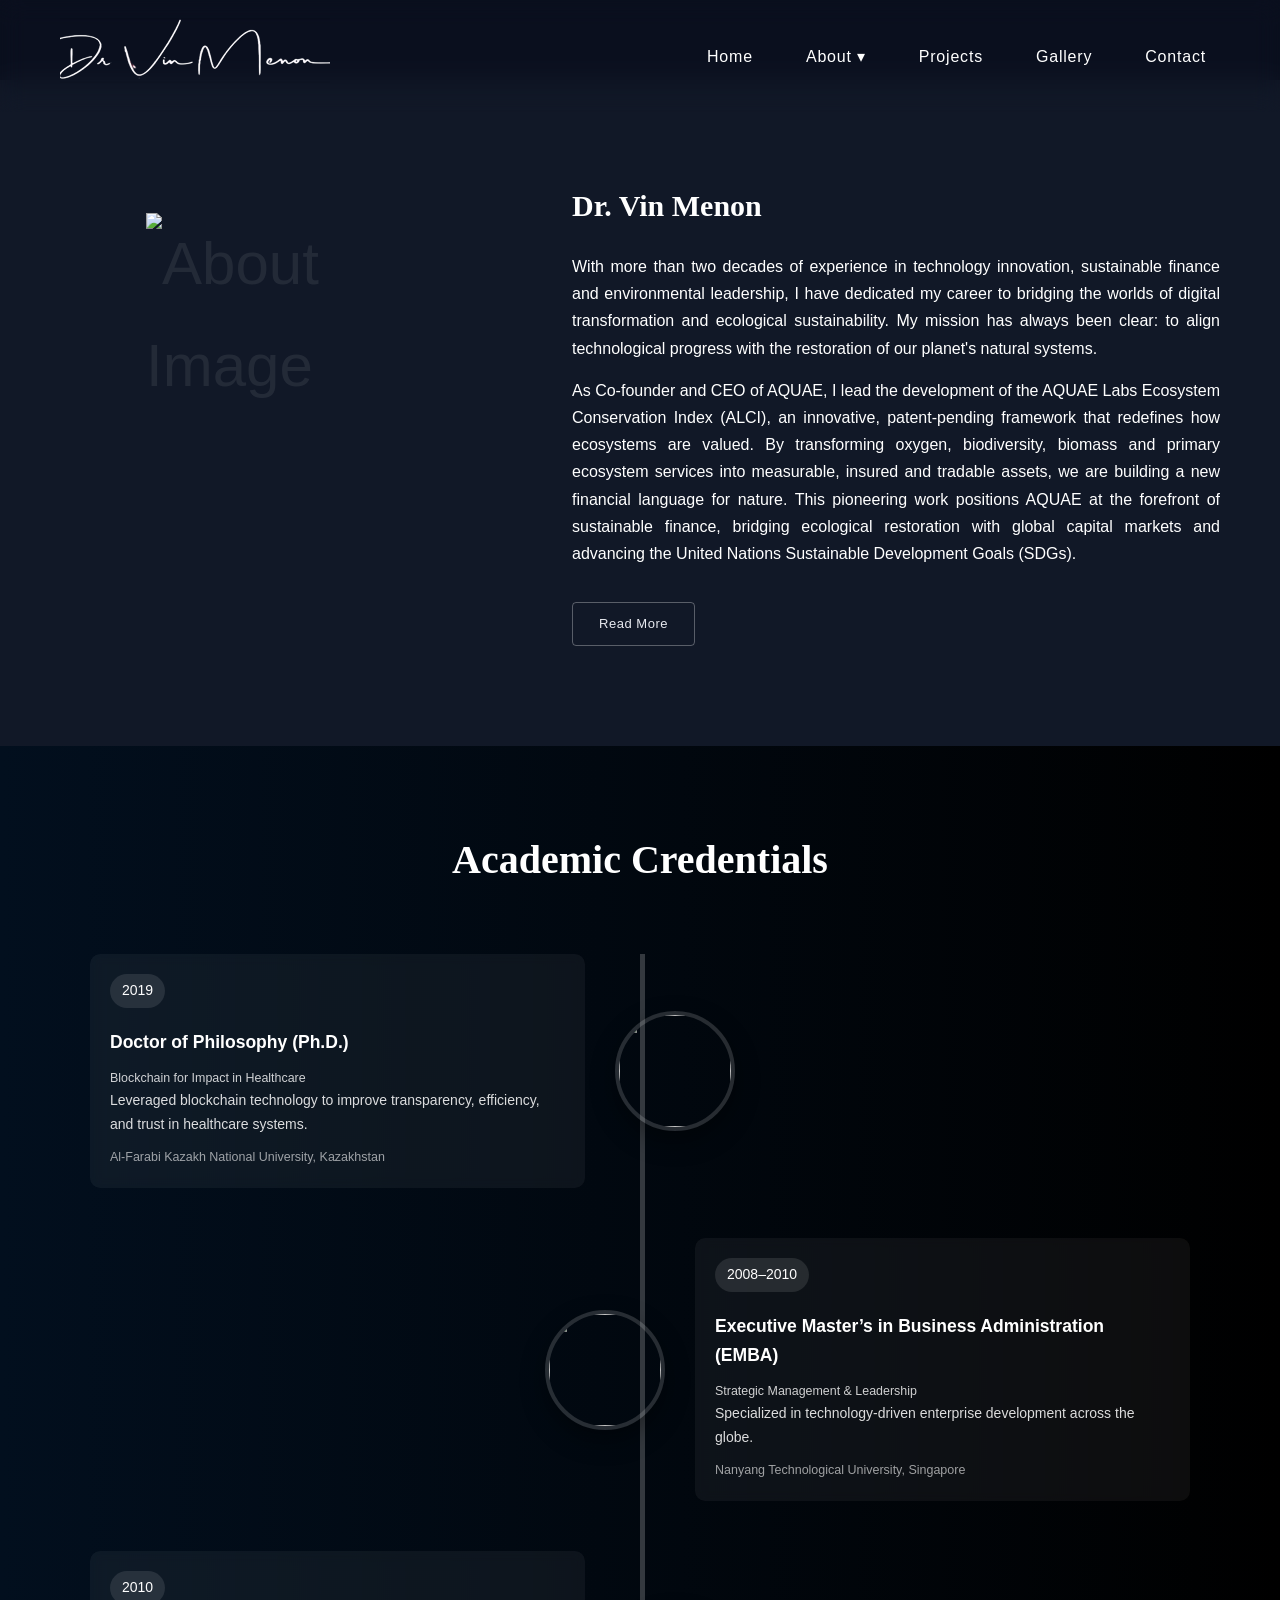
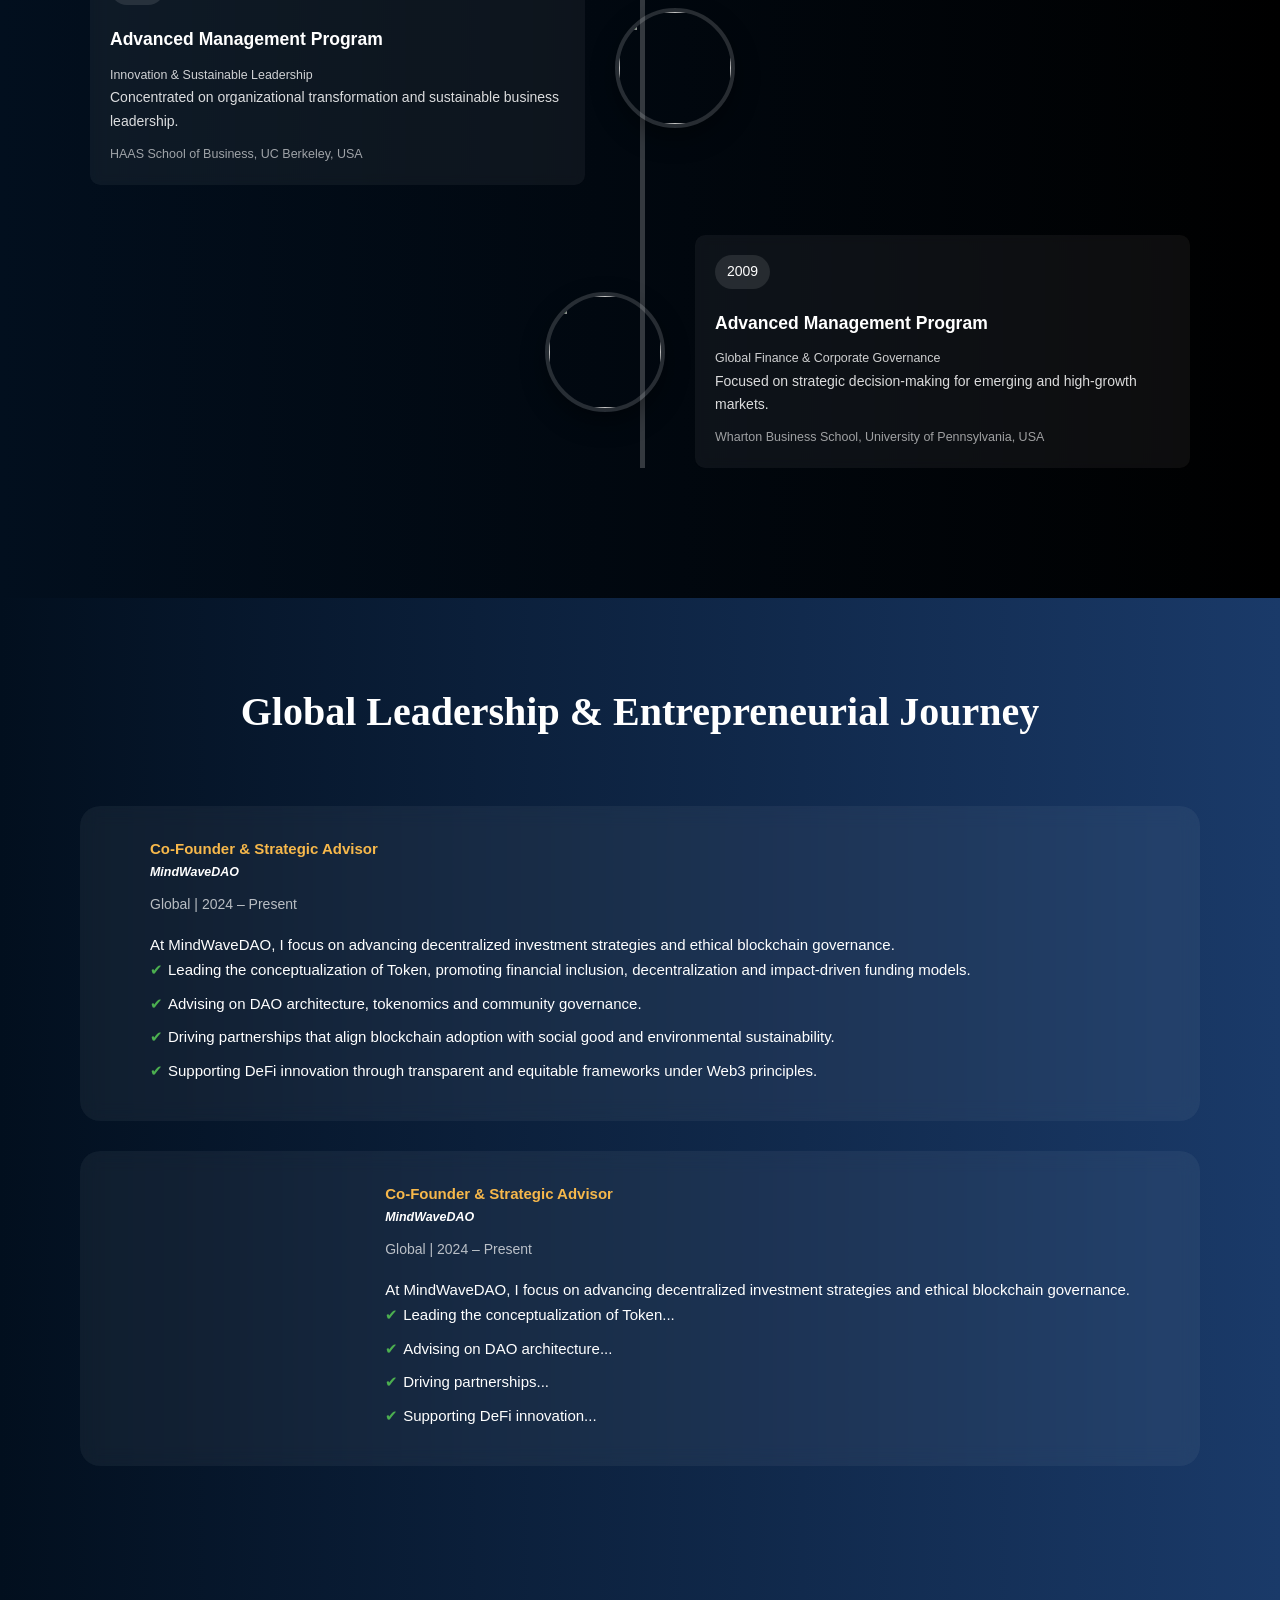
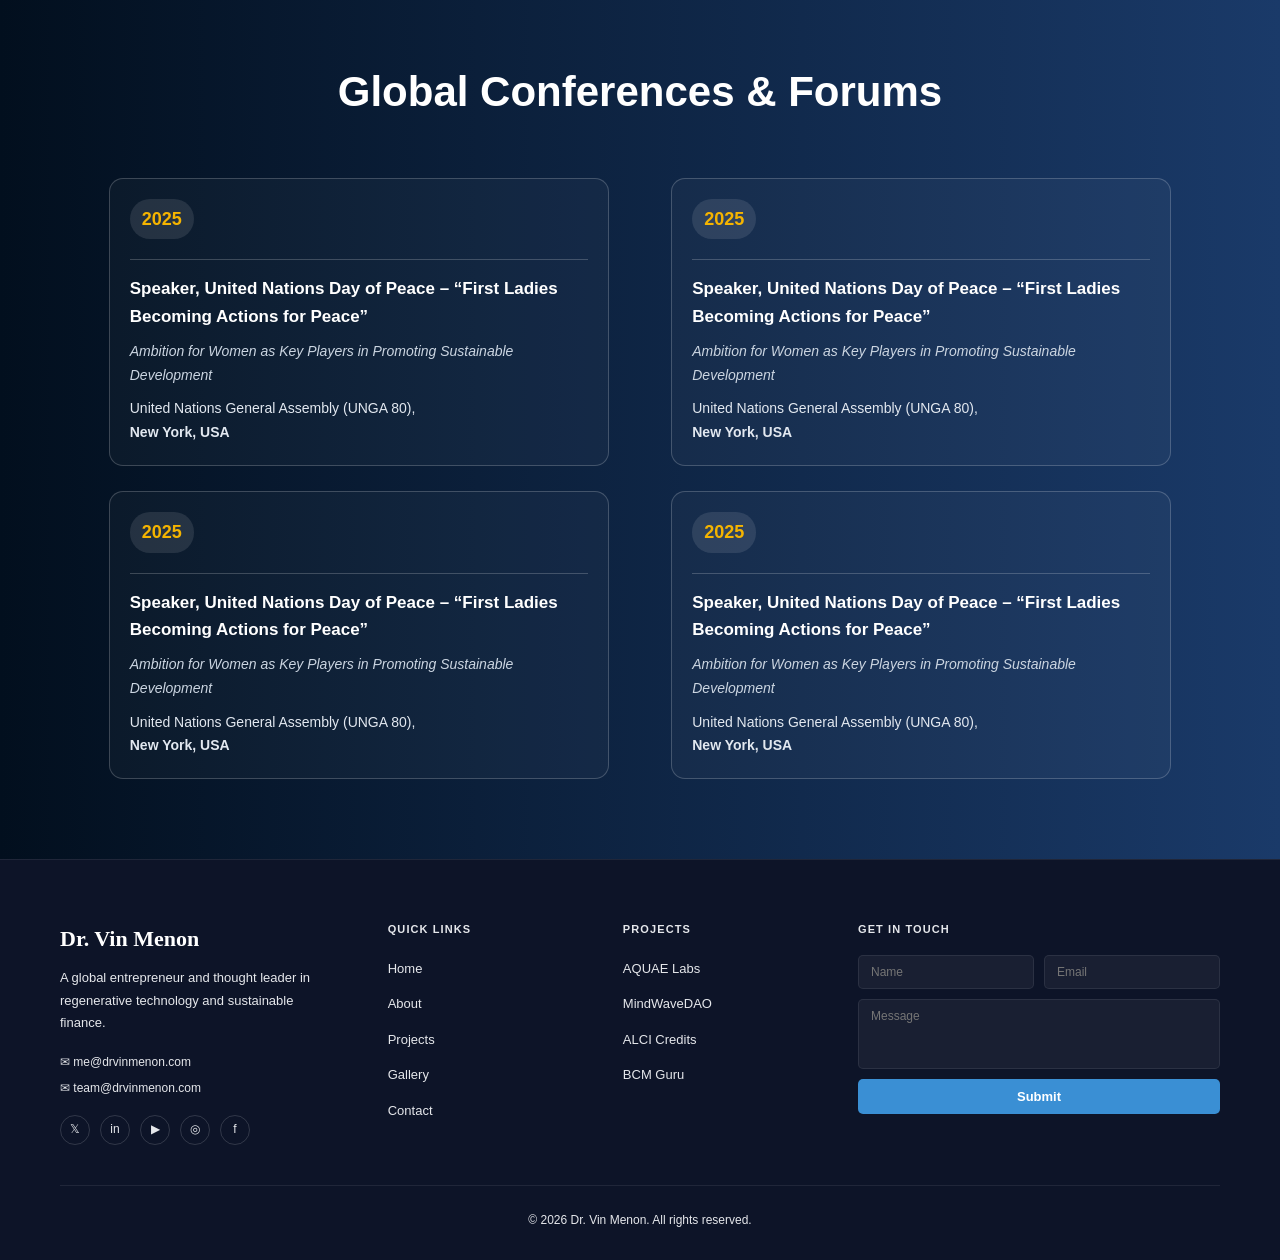
==== commit 2e541453: "the one" ====
--- a/about.html
+++ b/about.html
@@ -11,286 +11,288 @@
 <body>
 
     
-<!-- NAV -->
-<nav style="position: static;">
-  <div class="nav-container">
-    <div class="nav-logo">
-      <img src="/images/sign.png" alt="Dr. Vin Menon Logo" />
-    </div> 
-
-    <input type="checkbox" id="nav-toggle" class="nav-toggle-input" />
-    <label for="nav-toggle" class="nav-toggle-label">☰</label>
-
-   <ul class="nav-links">
-  <li><a href="index.html">Home</a></li>
-
-<li class="dropdown">
-  <a href="#" class="dropdown-toggle">About ▾</a>
-    <ul class="dropdown-menu">
-    <li><a href="about.html">About Me</a></li>
-    <li><a href="academic.html">Academic Credentials</a></li>
-    <li><a href="journey.html">Global Leadership & Entrepreneurial Journey</a></li>
-    <li><a href="speaking.html">Global Conferences & Forums</a></li>
+<div style="padding-top: 80px;">
+  <!-- NAV -->
+    <nav style="position: fixed; width: 100%; top: 0; left: 0; z-index: 1000;">
+    <div class="nav-container">
+      <div class="nav-logo">
+        <img src="/images/sign.png" alt="Dr. Vin Menon Logo" />
+      </div> 
+  
+      <input type="checkbox" id="nav-toggle" class="nav-toggle-input" />
+      <label for="nav-toggle" class="nav-toggle-label">☰</label>
+  
+     <ul class="nav-links">
+    <li><a href="index.html">Home</a></li>
+  
+  <li class="dropdown">
+    <a href="#" class="dropdown-toggle">About ▾</a>
+      <ul class="dropdown-menu">
+      <li><a href="about.html">About Me</a></li>
+      <li><a href="academic.html">Academic Credentials</a></li>
+      <li><a href="journey.html">Global Leadership & Entrepreneurial Journey</a></li>
+      <li><a href="speaking.html">Global Conferences & Forums</a></li>
+    </ul>
+  
+  </li>
+    <li><a href="/news-and-events.html">Projects</a></li>
+    <li><a href="gallery.html">Gallery</a></li>
+    <li><a href="contact.html">Contact</a></li>
   </ul>
-
-</li>
-  <li><a href="/news-and-events.html">Projects</a></li>
-  <li><a href="gallery.html">Gallery</a></li>
-  <li><a href="contact.html">Contact</a></li>
-</ul>
+    </div>
+  </nav>
+  <!-- HERO -->
+  
+  <!-- ABOUT -->
+  <section class="about">
+    <div class="about-inner">
+  <div class="about-img-wrap">
+    <img 
+      src="https://drvinmenon.com/images/vin-about.png" 
+      alt="About Image" 
+      class="img-fluid"
+      style="
+        width:260px;
+        height:400px;
+        object-fit:cover;
+      "
+    />
+  </div>  
+    <div class="about-content">
+        <h2 class="text-center">Dr. Vin Menon</h2>
+        <p class="about-paragraph">With more than two decades of experience in technology innovation, sustainable finance and environmental leadership, I have dedicated my career to bridging the worlds of digital transformation and ecological sustainability. My mission has always been clear: to align technological progress with the restoration of our planet's natural systems.</p>
+        <p class="about-paragraph">As Co-founder and CEO of AQUAE, I lead the development of the AQUAE Labs Ecosystem Conservation Index (ALCI), an innovative, patent-pending framework that redefines how ecosystems are valued. By transforming oxygen, biodiversity, biomass and primary ecosystem services into measurable, insured and tradable assets, we are building a new financial language for nature. This pioneering work positions AQUAE at the forefront of sustainable finance, bridging ecological restoration with global capital markets and advancing the United Nations Sustainable Development Goals (SDGs).</p>
+  <div class="text-center">
+          <a href="#" class="btn-outline">Read More</a>
+    
+  </div>    </div>
+    </div>
+  </section>
+  
+  <!-- academic credentials -->
+  <section class="academic-section">
+      <h2 class="section-title">Academic Credentials</h2>
+  
+    <div class="container">
+      <div class="timeline">
+  
+        <!-- ITEM 1 -->
+        <div class="timeline-item left">
+          <div class="content">
+            <span class="year">2019</span>
+            <h3>Doctor of Philosophy (Ph.D.)</h3>
+            <h5>Blockchain for Impact in Healthcare</h5>
+            <p>Leveraged blockchain technology to improve transparency, efficiency, and trust in healthcare systems.</p>
+            <small>Al-Farabi Kazakh National University, Kazakhstan</small>
+          </div>
+          <div class="timeline-img">
+            <img src="https://drvinmenon.com/images/phd-col.jpg">
+          </div>
+        </div>
+  
+        <!-- ITEM 2 -->
+        <div class="timeline-item right">
+          <div class="content">
+            <span class="year">2008–2010</span>
+            <h3>Executive Master’s in Business Administration (EMBA)</h3>
+            <h5>Strategic Management & Leadership</h5>
+            <p>Specialized in technology-driven enterprise development across the globe.</p>
+            <small>Nanyang Technological University, Singapore</small>
+          </div>
+          <div class="timeline-img">
+            <img src="https://drvinmenon.com/images/emba-col.webp">
+          </div>
+        </div>
+  
+        <!-- ITEM 3 -->
+        <div class="timeline-item left">
+          <div class="content">
+            <span class="year">2010</span>
+            <h3>Advanced Management Program</h3>
+            <h5>Innovation & Sustainable Leadership</h5>
+            <p>Concentrated on organizational transformation and sustainable business leadership.</p>
+            <small>HAAS School of Business, UC Berkeley, USA</small>
+          </div>
+          <div class="timeline-img">
+            <img src="https://drvinmenon.com/images/amp-col-1.jpg">
+          </div>
+        </div>
+  
+        <!-- ITEM 4 -->
+        <div class="timeline-item right">
+          <div class="content">
+            <span class="year">2009</span>
+            <h3>Advanced Management Program</h3>
+            <h5>Global Finance & Corporate Governance</h5>
+            <p>Focused on strategic decision-making for emerging and high-growth markets.</p>
+            <small>Wharton Business School, University of Pennsylvania, USA</small>
+          </div>
+          <div class="timeline-img">
+            <img src="https://drvinmenon.com/images/amp-col-2.avif">
+          </div>
+        </div>
+  
+      </div>
+    </div>
+  </section>
+  
+  
+  <!-- Global Leadership & Entrepreneurial Journey -->
+  <!-- Global Leadership & Entrepreneurial Journey -->
+  <section class="container journey-section">
+    <div class="container">
+  
+      <h2 class="section-title">Global Leadership & Entrepreneurial Journey</h2>
+  
+      <!-- ITEM -->
+      <div class="journey-card">
+        <div class="journey-img">
+          <img src="https://drvinmenon.com/images/bamboo.png" alt="">
+        </div>
+  
+        <div class="journey-content">
+          <h4>Co-Founder & Strategic Advisor</h4>
+          <h5>MindWaveDAO</h5>
+          <p class="meta">Global | 2024 – Present</p>
+  
+          <p>
+            At MindWaveDAO, I focus on advancing decentralized investment strategies and ethical blockchain governance.
+          </p>
+  
+          <ul>
+            <li>Leading the conceptualization of Token, promoting financial inclusion, decentralization and impact-driven funding models.</li>
+            <li>Advising on DAO architecture, tokenomics and community governance.</li>
+            <li>Driving partnerships that align blockchain adoption with social good and environmental sustainability.</li>
+            <li>Supporting DeFi innovation through transparent and equitable frameworks under Web3 principles.</li>
+          </ul>
+        </div>
+      </div>
+          <!-- ITEM -->
+  <div class="journey-card reverse">
+  
+    <div class="journey-img">
+      <img src="https://drvinmenon.com/images/bamboo.png" alt="">
+    </div>
+  
+    <div class="journey-content">
+      <h4>Co-Founder & Strategic Advisor</h4>
+      <h5>MindWaveDAO</h5>
+      <p class="meta">Global | 2024 – Present</p>
+  
+      <p>
+        At MindWaveDAO, I focus on advancing decentralized investment strategies and ethical blockchain governance.
+      </p>
+  
+      <ul>
+        <li>Leading the conceptualization of Token...</li>
+        <li>Advising on DAO architecture...</li>
+        <li>Driving partnerships...</li>
+        <li>Supporting DeFi innovation...</li>
+      </ul>
+    </div>
+  
   </div>
-</nav>
-<!-- HERO -->
-
-<!-- ABOUT -->
-<section class="about">
-  <div class="about-inner">
-<div class="about-img-wrap">
-  <img 
-    src="https://drvinmenon.com/images/vin-about.png" 
-    alt="About Image" 
-    class="img-fluid"
-    style="
-      width:260px;
-      height:400px;
-      object-fit:cover;
-    "
-  />
-</div>  
-  <div class="about-content">
-      <h2 class="text-center">Dr. Vin Menon</h2>
-      <p class="about-paragraph">With more than two decades of experience in technology innovation, sustainable finance and environmental leadership, I have dedicated my career to bridging the worlds of digital transformation and ecological sustainability. My mission has always been clear: to align technological progress with the restoration of our planet's natural systems.</p>
-      <p class="about-paragraph">As Co-founder and CEO of AQUAE, I lead the development of the AQUAE Labs Ecosystem Conservation Index (ALCI), an innovative, patent-pending framework that redefines how ecosystems are valued. By transforming oxygen, biodiversity, biomass and primary ecosystem services into measurable, insured and tradable assets, we are building a new financial language for nature. This pioneering work positions AQUAE at the forefront of sustainable finance, bridging ecological restoration with global capital markets and advancing the United Nations Sustainable Development Goals (SDGs).</p>
-<div class="text-center">
-        <a href="#" class="btn-outline">Read More</a>
-  
-</div>    </div>
-  </div>
-</section>
-
-<!-- academic credentials -->
-<section class="academic-section">
-    <h2 class="section-title">Academic Credentials</h2>
-
-  <div class="container">
-    <div class="timeline">
-
-      <!-- ITEM 1 -->
-      <div class="timeline-item left">
-        <div class="content">
-          <span class="year">2019</span>
-          <h3>Doctor of Philosophy (Ph.D.)</h3>
-          <h5>Blockchain for Impact in Healthcare</h5>
-          <p>Leveraged blockchain technology to improve transparency, efficiency, and trust in healthcare systems.</p>
-          <small>Al-Farabi Kazakh National University, Kazakhstan</small>
-        </div>
-        <div class="timeline-img">
-          <img src="https://drvinmenon.com/images/phd-col.jpg">
-        </div>
-      </div>
-
-      <!-- ITEM 2 -->
-      <div class="timeline-item right">
-        <div class="content">
-          <span class="year">2008–2010</span>
-          <h3>Executive Master’s in Business Administration (EMBA)</h3>
-          <h5>Strategic Management & Leadership</h5>
-          <p>Specialized in technology-driven enterprise development across the globe.</p>
-          <small>Nanyang Technological University, Singapore</small>
-        </div>
-        <div class="timeline-img">
-          <img src="https://drvinmenon.com/images/emba-col.webp">
-        </div>
-      </div>
-
-      <!-- ITEM 3 -->
-      <div class="timeline-item left">
-        <div class="content">
-          <span class="year">2010</span>
-          <h3>Advanced Management Program</h3>
-          <h5>Innovation & Sustainable Leadership</h5>
-          <p>Concentrated on organizational transformation and sustainable business leadership.</p>
-          <small>HAAS School of Business, UC Berkeley, USA</small>
-        </div>
-        <div class="timeline-img">
-          <img src="https://drvinmenon.com/images/amp-col-1.jpg">
-        </div>
-      </div>
-
-      <!-- ITEM 4 -->
-      <div class="timeline-item right">
-        <div class="content">
-          <span class="year">2009</span>
-          <h3>Advanced Management Program</h3>
-          <h5>Global Finance & Corporate Governance</h5>
-          <p>Focused on strategic decision-making for emerging and high-growth markets.</p>
-          <small>Wharton Business School, University of Pennsylvania, USA</small>
-        </div>
-        <div class="timeline-img">
-          <img src="https://drvinmenon.com/images/amp-col-2.avif">
-        </div>
-      </div>
-
-    </div>
-  </div>
-</section>
-
-
-<!-- Global Leadership & Entrepreneurial Journey -->
-<!-- Global Leadership & Entrepreneurial Journey -->
-<section class="container journey-section">
-  <div class="container">
-
-    <h2 class="section-title">Global Leadership & Entrepreneurial Journey</h2>
-
-    <!-- ITEM -->
-    <div class="journey-card">
-      <div class="journey-img">
-        <img src="https://drvinmenon.com/images/bamboo.png" alt="">
-      </div>
-
-      <div class="journey-content">
-        <h4>Co-Founder & Strategic Advisor</h4>
-        <h5>MindWaveDAO</h5>
-        <p class="meta">Global | 2024 – Present</p>
-
-        <p>
-          At MindWaveDAO, I focus on advancing decentralized investment strategies and ethical blockchain governance.
-        </p>
-
-        <ul>
-          <li>Leading the conceptualization of Token, promoting financial inclusion, decentralization and impact-driven funding models.</li>
-          <li>Advising on DAO architecture, tokenomics and community governance.</li>
-          <li>Driving partnerships that align blockchain adoption with social good and environmental sustainability.</li>
-          <li>Supporting DeFi innovation through transparent and equitable frameworks under Web3 principles.</li>
-        </ul>
-      </div>
-    </div>
-        <!-- ITEM -->
-<div class="journey-card reverse">
-
-  <div class="journey-img">
-    <img src="https://drvinmenon.com/images/bamboo.png" alt="">
-  </div>
-
-  <div class="journey-content">
-    <h4>Co-Founder & Strategic Advisor</h4>
-    <h5>MindWaveDAO</h5>
-    <p class="meta">Global | 2024 – Present</p>
-
-    <p>
-      At MindWaveDAO, I focus on advancing decentralized investment strategies and ethical blockchain governance.
-    </p>
-
-    <ul>
-      <li>Leading the conceptualization of Token...</li>
-      <li>Advising on DAO architecture...</li>
-      <li>Driving partnerships...</li>
-      <li>Supporting DeFi innovation...</li>
-    </ul>
-  </div>
-
+  
+  
+  
+  
+    </div>
+  </section>
+  
+  <!-- Global Conferences & Forums -->
+  
+  <section class="speaking">
+    <div class="container">
+  
+      <h2 class="speaking-title">Global Conferences & Forums</h2>
+  
+      <div class="speaking-grid">
+  
+        <!-- CARD -->
+        <div class="speaking-card">
+          <span class="year">2025</span>
+          <hr>
+  
+          <h4>
+            Speaker, United Nations Day of Peace – 
+            “First Ladies Becoming Actions for Peace”
+          </h4>
+  
+          <p class="subtitle">
+            Ambition for Women as Key Players in Promoting Sustainable Development
+          </p>
+  
+          <p class="location">
+            United Nations General Assembly (UNGA 80), <br>
+            <strong>New York, USA</strong>
+          </p>
+        </div>
+  
+        <!-- CARD -->
+        <div class="speaking-card">
+          <span class="year">2025</span>
+          <hr>
+  
+          <h4>
+            Speaker, United Nations Day of Peace – 
+            “First Ladies Becoming Actions for Peace”
+          </h4>
+  
+          <p class="subtitle">
+            Ambition for Women as Key Players in Promoting Sustainable Development
+          </p>
+  
+          <p class="location">
+            United Nations General Assembly (UNGA 80), <br>
+            <strong>New York, USA</strong>
+          </p>
+        </div>
+  
+        <!-- CARD -->
+        <div class="speaking-card">
+          <span class="year">2025</span>
+          <hr>
+  
+          <h4>
+            Speaker, United Nations Day of Peace – 
+            “First Ladies Becoming Actions for Peace”
+          </h4>
+  
+          <p class="subtitle">
+            Ambition for Women as Key Players in Promoting Sustainable Development
+          </p>
+  
+          <p class="location">
+            United Nations General Assembly (UNGA 80), <br>
+            <strong>New York, USA</strong>
+          </p>
+        </div>
+  
+        <!-- CARD -->
+        <div class="speaking-card">
+          <span class="year">2025</span>
+          <hr>
+  
+          <h4>
+            Speaker, United Nations Day of Peace – 
+            “First Ladies Becoming Actions for Peace”
+          </h4>
+  
+          <p class="subtitle">
+            Ambition for Women as Key Players in Promoting Sustainable Development
+          </p>
+  
+          <p class="location">
+            United Nations General Assembly (UNGA 80), <br>
+            <strong>New York, USA</strong>
+          </p>
+        </div>
+  
+      </div>
+  
+    </div>
+  </section>
 </div>
-
-
-
-
-  </div>
-</section>
-
-<!-- Global Conferences & Forums -->
-
-<section class="speaking">
-  <div class="container">
-
-    <h2 class="speaking-title">Global Conferences & Forums</h2>
-
-    <div class="speaking-grid">
-
-      <!-- CARD -->
-      <div class="speaking-card">
-        <span class="year">2025</span>
-        <hr>
-
-        <h4>
-          Speaker, United Nations Day of Peace – 
-          “First Ladies Becoming Actions for Peace”
-        </h4>
-
-        <p class="subtitle">
-          Ambition for Women as Key Players in Promoting Sustainable Development
-        </p>
-
-        <p class="location">
-          United Nations General Assembly (UNGA 80), <br>
-          <strong>New York, USA</strong>
-        </p>
-      </div>
-
-      <!-- CARD -->
-      <div class="speaking-card">
-        <span class="year">2025</span>
-        <hr>
-
-        <h4>
-          Speaker, United Nations Day of Peace – 
-          “First Ladies Becoming Actions for Peace”
-        </h4>
-
-        <p class="subtitle">
-          Ambition for Women as Key Players in Promoting Sustainable Development
-        </p>
-
-        <p class="location">
-          United Nations General Assembly (UNGA 80), <br>
-          <strong>New York, USA</strong>
-        </p>
-      </div>
-
-      <!-- CARD -->
-      <div class="speaking-card">
-        <span class="year">2025</span>
-        <hr>
-
-        <h4>
-          Speaker, United Nations Day of Peace – 
-          “First Ladies Becoming Actions for Peace”
-        </h4>
-
-        <p class="subtitle">
-          Ambition for Women as Key Players in Promoting Sustainable Development
-        </p>
-
-        <p class="location">
-          United Nations General Assembly (UNGA 80), <br>
-          <strong>New York, USA</strong>
-        </p>
-      </div>
-
-      <!-- CARD -->
-      <div class="speaking-card">
-        <span class="year">2025</span>
-        <hr>
-
-        <h4>
-          Speaker, United Nations Day of Peace – 
-          “First Ladies Becoming Actions for Peace”
-        </h4>
-
-        <p class="subtitle">
-          Ambition for Women as Key Players in Promoting Sustainable Development
-        </p>
-
-        <p class="location">
-          United Nations General Assembly (UNGA 80), <br>
-          <strong>New York, USA</strong>
-        </p>
-      </div>
-
-    </div>
-
-  </div>
-</section>
 <!-- FOOTER -->
 <footer>
   <div class="footer-inner">
@@ -338,24 +340,8 @@
   </div>
   <div class="footer-copy">© 2026 Dr. Vin Menon. All rights reserved.</div>
 </footer>
-<script>
-document.querySelectorAll('.dropdown-toggle').forEach(btn => {
-  btn.addEventListener('click', function(e) {
-    if (window.innerWidth <= 768) {
-      e.preventDefault();
-
-      const parent = this.parentElement;
-
-      // close other dropdowns (optional but clean UX)
-      document.querySelectorAll('.dropdown').forEach(d => {
-        if (d !== parent) d.classList.remove('active');
-      });
-
-      parent.classList.toggle('active');
-    }
-  });
-});
-</script>
+<script src="https://code.jquery.com/jquery-3.7.1.min.js"></script>
+<script src="/js/main.js"></script>
     
 </body>
 </html>
--- a/css/style.css
+++ b/css/style.css
@@ -118,7 +118,7 @@
     display: grid;
     grid-template-columns: 1fr 1fr;
     align-items: center;
-    gap: 60px;
+    /* gap: 60px; */
   }
 
   .hero-content { position: relative; z-index: 2; }
@@ -1443,7 +1443,7 @@
     .nav-links {
       position: absolute;
       top: 100%; left: 0; right: 0;
-      background: rgba(10, 15, 30, 0.95);
+      background: rgba(10, 15, 30);
       border-top: 1px solid var(--border);
       margin: 0;
       padding: 0px 16px;
@@ -1464,7 +1464,7 @@
     .nav-toggle-input:checked + .nav-toggle-label + .nav-links {
       max-height: 360px;
     }
-    .hero { padding: 104px 16px 40px; min-height: auto; }
+    .hero { padding: 104px 16px 0px; min-height: auto; }
     .hero-content h1 { font-size: 42px; }
     .hero-tags, .hero-roles, .hero-book { font-size: 12px; }
     .hero-img-wrap { width: 100%; max-width: 300px; height: 340px; margin: 0 auto; }
@@ -2015,11 +2015,27 @@
 /* EVENT GRID */
 .event-gallery {
   display: grid;
-  grid-template-columns: repeat(auto-fit, minmax(280px, 1fr));
+  grid-template-columns: repeat(3, 1fr);
   gap: 20px;
-  padding: 20px;
-}
-
+
+  max-width: 1200px;   /* 👈 controls total width */
+  margin: 0 auto;      /* 👈 center the grid */
+  padding: 20px;       /* 👈 left & right spacing */
+}
+/* Tablet */
+@media (max-width: 992px) {
+  .event-gallery {
+    grid-template-columns: repeat(2, 1fr);
+  }
+}
+
+/* Mobile */
+@media (max-width: 576px) {
+  .event-gallery {
+    grid-template-columns: 1fr;
+      padding: 15px; /* smaller spacing on mobile */
+  }
+}
 /* CARD */
 .event-card {
   position: relative;
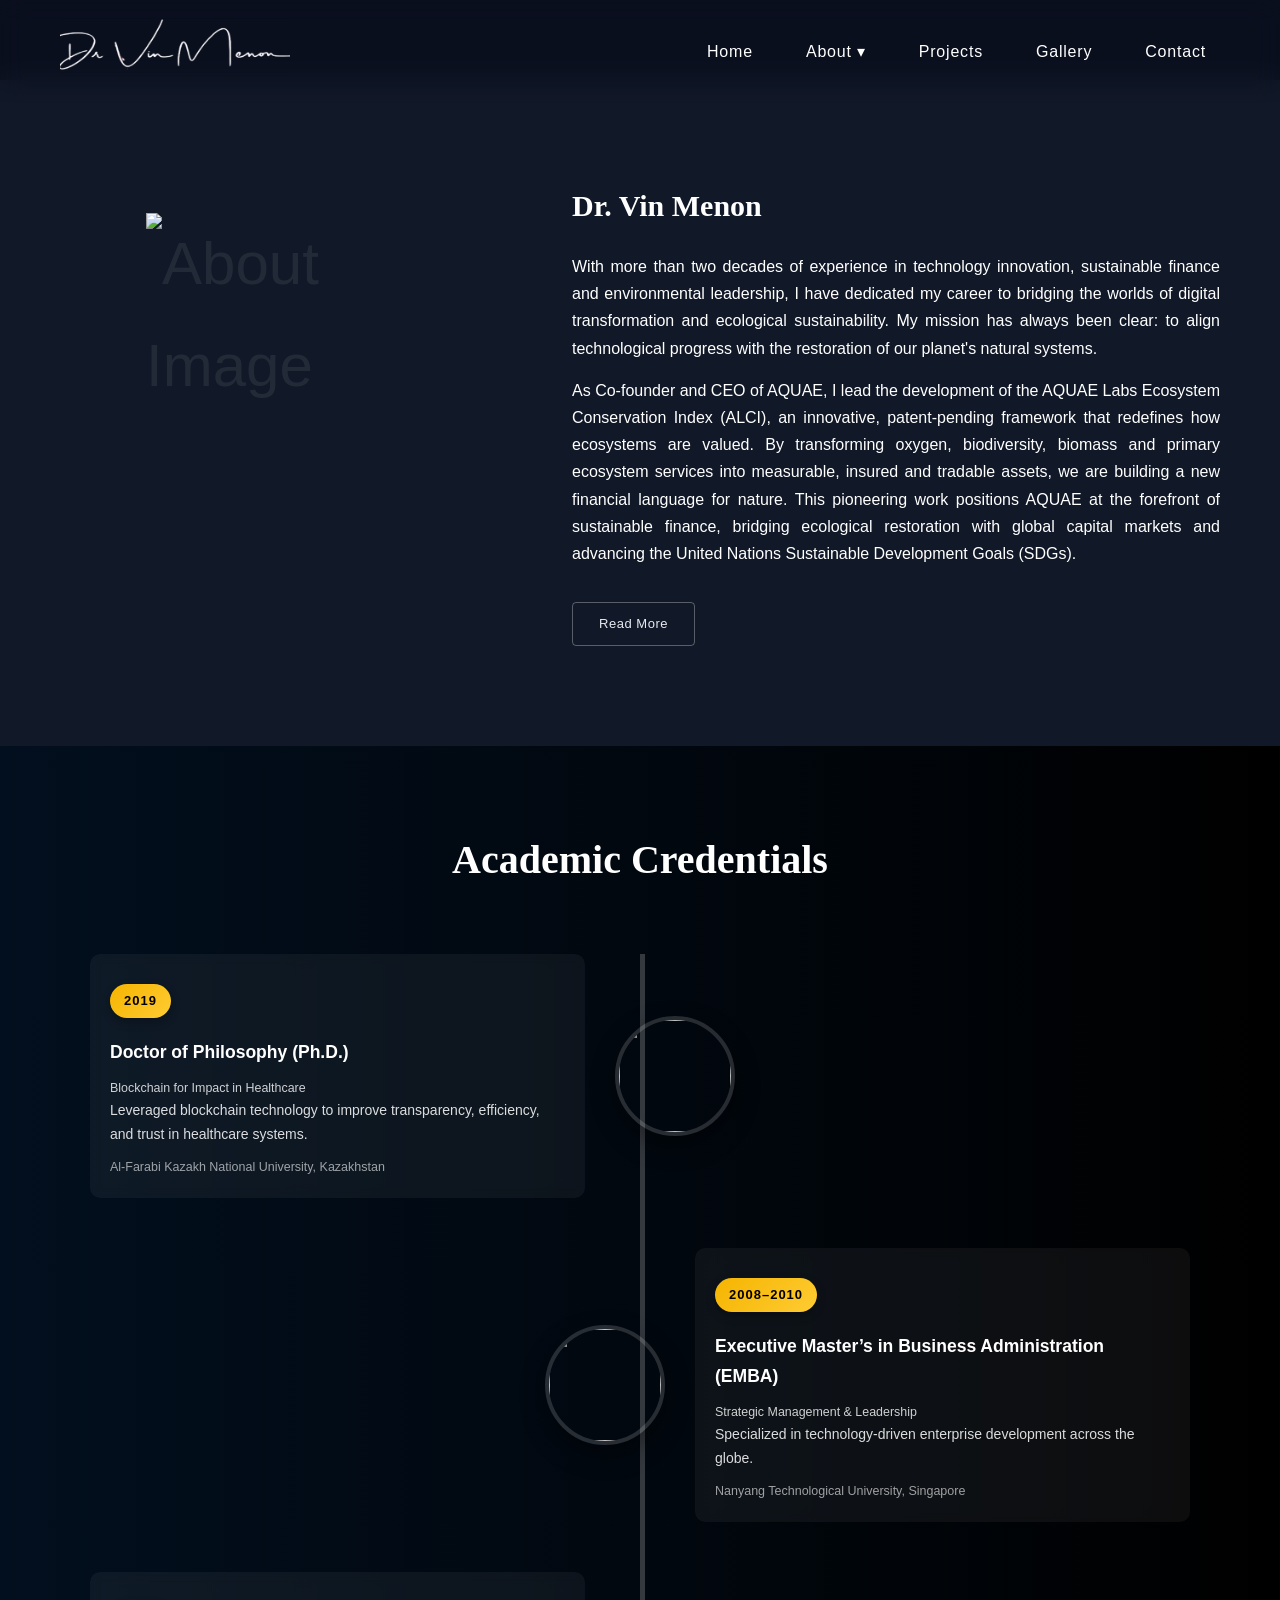
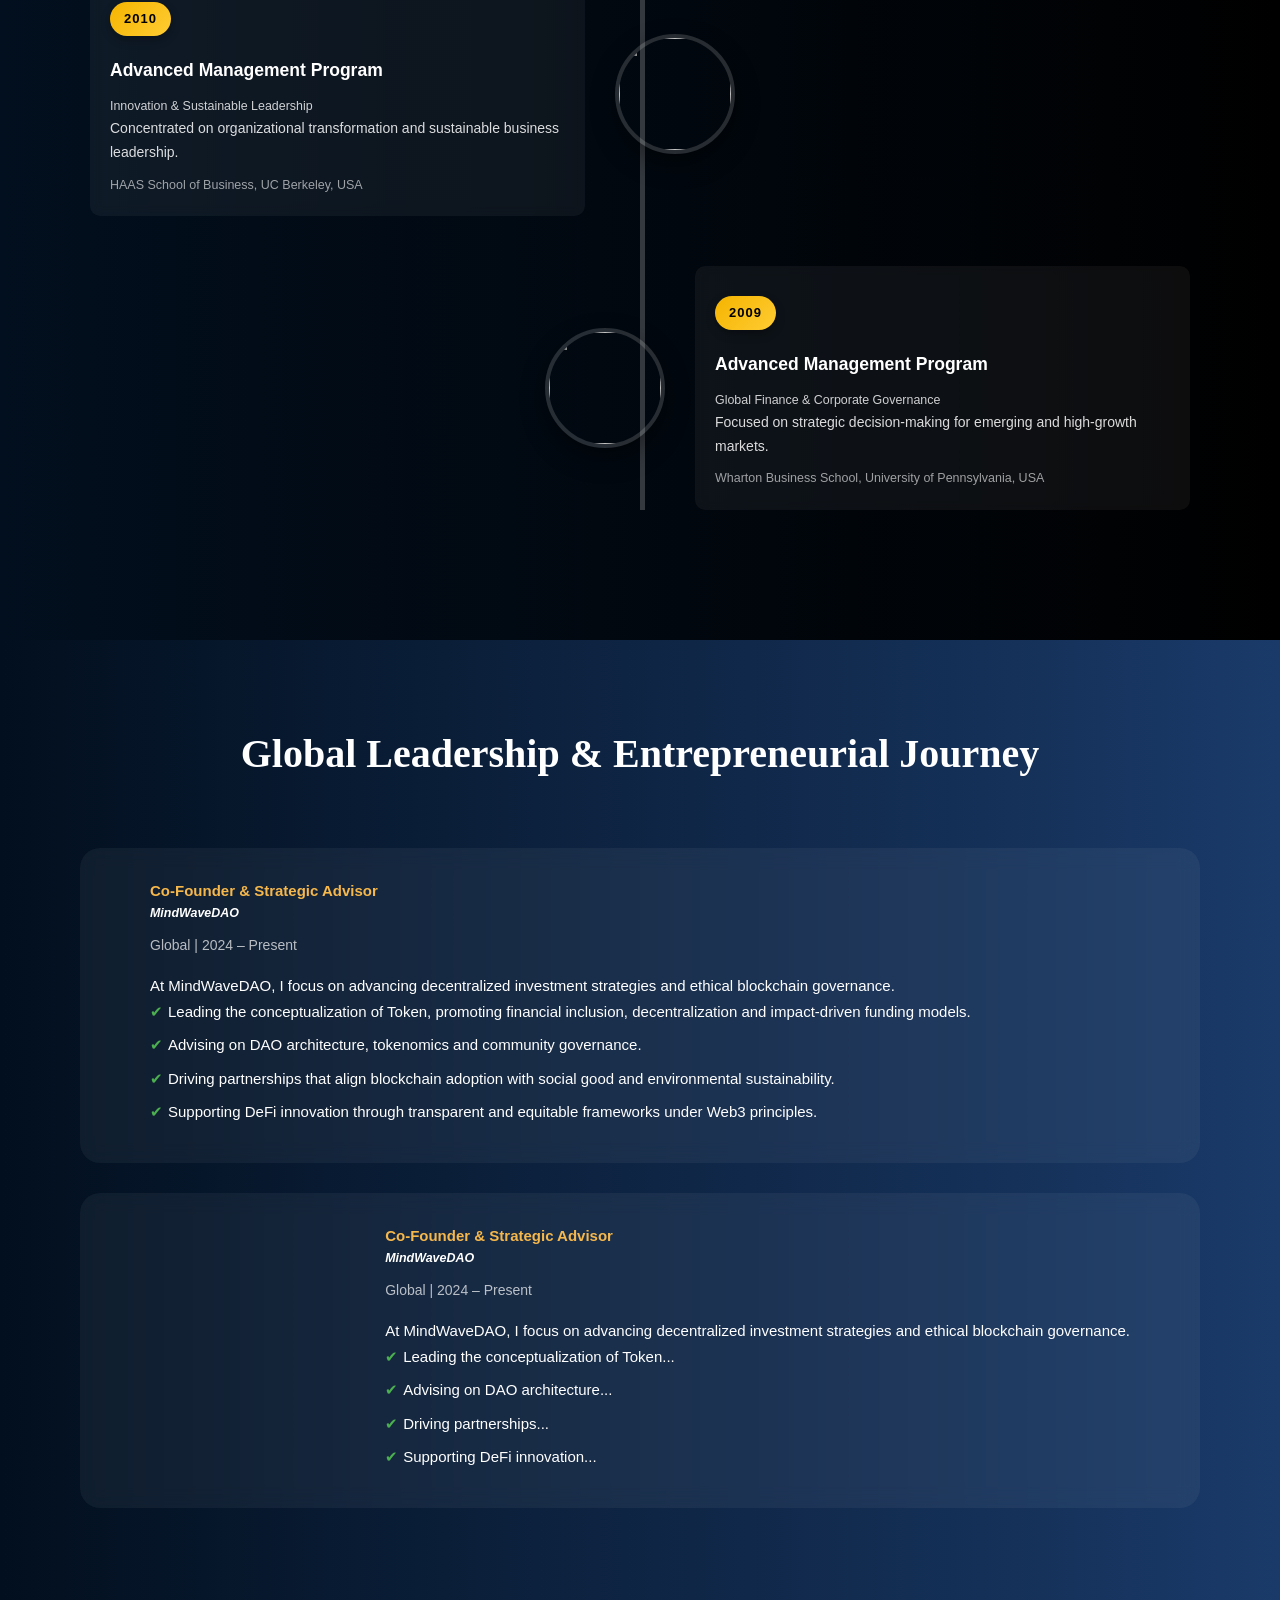
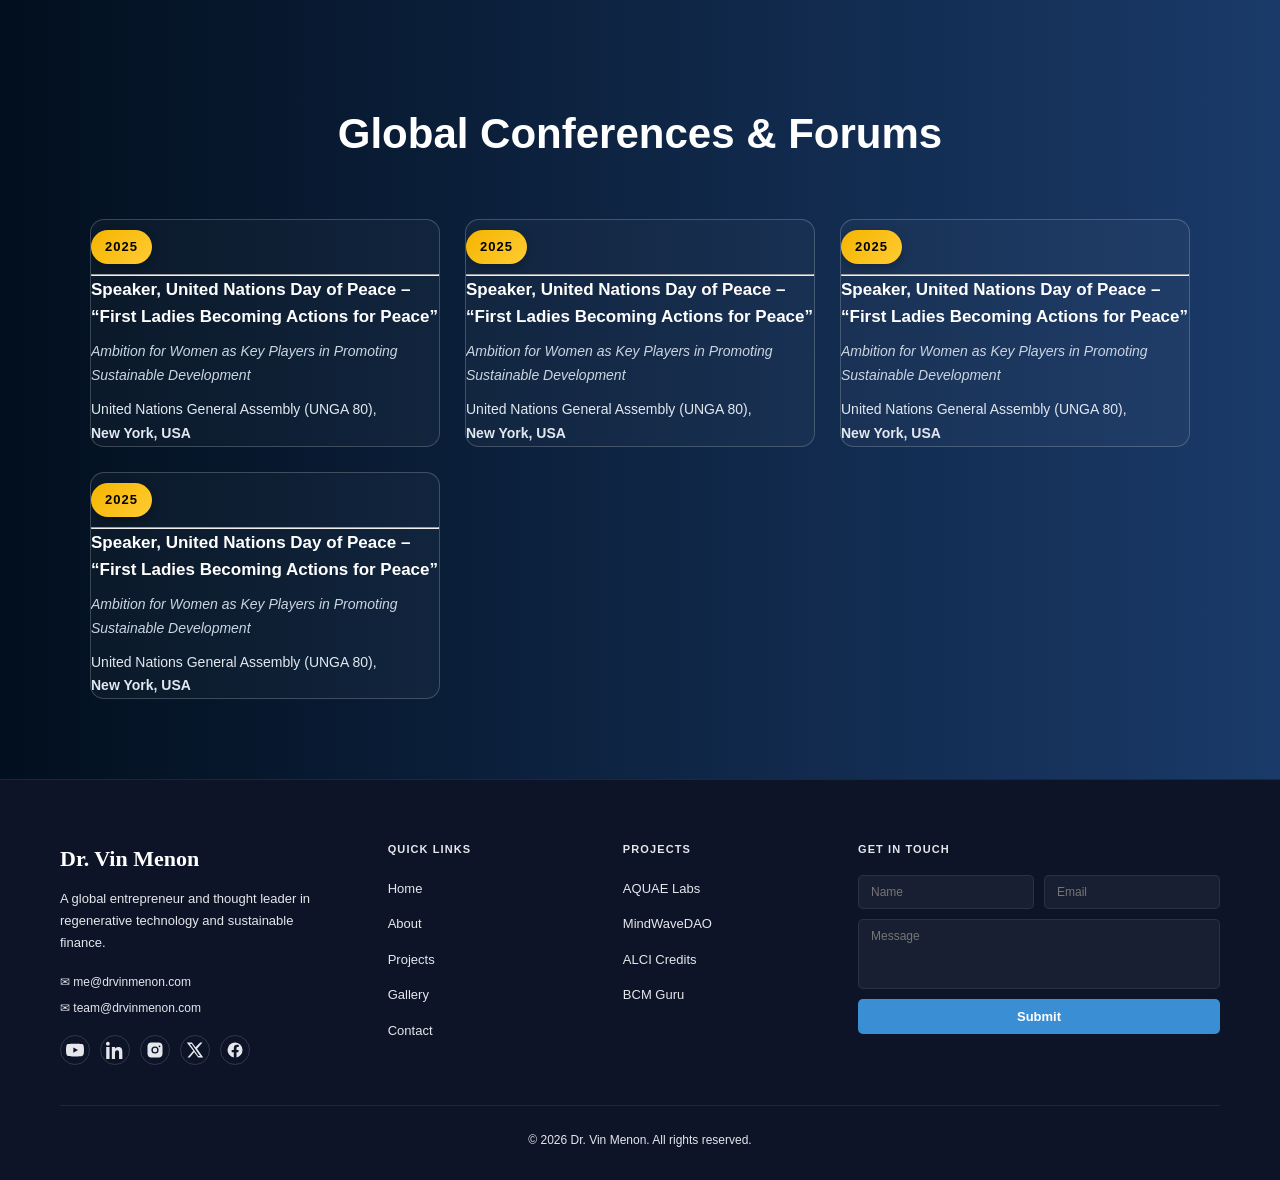
==== commit 9af9373b: "the one" ====
--- a/about.html
+++ b/about.html
@@ -302,11 +302,36 @@
       <div class="footer-email">✉ me@drvinmenon.com</div>
       <div class="footer-email">✉ team@drvinmenon.com</div>
       <div class="footer-socials">
-        <div class="footer-social">𝕏</div>
-        <div class="footer-social">in</div>
-        <div class="footer-social">▶</div>
-        <div class="footer-social">◎</div>
-        <div class="footer-social">f</div>
+        <!-- YouTube -->
+        <div class="footer-social">
+          <svg viewBox="0 0 24 24" width="18" height="18" fill="currentColor">
+            <path d="M23.5 6.2a3 3 0 0 0-2.1-2.1C19.6 3.5 12 3.5 12 3.5s-7.6 0-9.4.6A3 3 0 0 0 .5 6.2 31.6 31.6 0 0 0 0 12a31.6 31.6 0 0 0 .5 5.8 3 3 0 0 0 2.1 2.1c1.8.6 9.4.6 9.4.6s7.6 0 9.4-.6a3 3 0 0 0 2.1-2.1A31.6 31.6 0 0 0 24 12a31.6 31.6 0 0 0-.5-5.8zM9.8 15.5v-7l6.2 3.5-6.2 3.5z"/>
+          </svg>
+        </div>
+        <!-- LinkedIn -->
+        <div class="footer-social">
+          <svg viewBox="0 0 24 24" width="18" height="18" fill="currentColor">
+            <path d="M4.98 3.5C4.98 5 3.9 6.1 2.5 6.1S0 5 0 3.5 1.1.9 2.5.9 4.98 2 4.98 3.5zM.3 8h4.4v16H.3V8zm7.5 0h4.2v2.2h.1c.6-1.1 2.1-2.2 4.3-2.2 4.6 0 5.4 3 5.4 6.9V24h-4.4v-7.7c0-1.8 0-4.1-2.5-4.1s-2.9 2-2.9 4v7.8H7.8V8z"/>
+          </svg>
+        </div>
+        <!-- Instagram -->
+        <div class="footer-social">
+          <svg viewBox="0 0 24 24" width="18" height="18" fill="currentColor">
+            <path d="M7 2C4.2 2 2 4.2 2 7v10c0 2.8 2.2 5 5 5h10c2.8 0 5-2.2 5-5V7c0-2.8-2.2-5-5-5H7zm5 5.2A4.8 4.8 0 1 1 7.2 12 4.8 4.8 0 0 1 12 7.2zm6-1.3a1.2 1.2 0 1 1-1.2 1.2A1.2 1.2 0 0 1 18 5.9zM12 9a3 3 0 1 0 3 3 3 3 0 0 0-3-3z"/>
+          </svg>
+        </div>
+        <!-- X (Twitter) -->
+        <div class="footer-social">
+          <svg viewBox="0 0 24 24" width="18" height="18" fill="currentColor">
+            <path d="M18.9 2H22l-7.2 8.3L23 22h-6.8l-5.3-7-6 7H2l7.7-8.9L1 2h6.9l4.8 6.4L18.9 2zm-2.4 18h2.2L7.6 4H5.2l11.3 16z"/>
+          </svg>
+        </div>
+        <!-- Facebook -->
+        <div class="footer-social">
+          <svg viewBox="0 0 24 24" width="18" height="18" fill="currentColor">
+            <path d="M22 12a10 10 0 1 0-11.6 9.9v-7H7.6v-3h2.8V9.5c0-2.8 1.7-4.4 4.2-4.4 1.2 0 2.4.2 2.4.2v2.7h-1.3c-1.3 0-1.7.8-1.7 1.6V12h2.9l-.5 3h-2.4v7A10 10 0 0 0 22 12z"/>
+          </svg>
+        </div>
       </div>
     </div>
     <div class="footer-col">
--- a/css/style.css
+++ b/css/style.css
@@ -23,7 +23,7 @@
     overflow-x: hidden;
   }
 
-  a { text-decoration: none; color: inherit; }
+  a { text-decoration: none; color: black; }
 
   /* NAV */
 nav {
@@ -59,6 +59,16 @@
     font-style: italic;
     color: var(--text);
     letter-spacing: 1px;
+  }
+       .nav-logo img{
+       width: 230px;
+     }
+
+
+  @media (max-width: 768px) {
+     .nav-logo img{
+       width: 180px;
+     }
   }
 
   .nav-links {
@@ -764,7 +774,7 @@
   /* Section backgrounds */
 .book-section,
 .perspectives {
-  background: #090303 !important;
+  background: white !important;
 }
 .post-thumb img {
   width: 100%;
@@ -790,7 +800,7 @@
 .post-body p,
 .book-meta,
 .perspectives-inner .sub {
-  color: #ffffff !important;
+  color: #000000 !important;
 }
 
   /* BOOK */
@@ -864,7 +874,7 @@
    font-size: clamp(26px, 4.5vw, 42px);
     line-height: 1.3;
     font-weight: 700;
-    color: rgb(249, 249, 249);
+    color: rgb(0, 0, 0);
     margin-bottom: clamp(15px, 3vw, 20px);
     text-align: center;
     word-wrap: break-word;
@@ -875,7 +885,7 @@
     /* font-family: 'Playfair Display', serif; */
 font-size: clamp(18px, 3vw, 28px);  
     font-weight: 700;
-    color:rgb(255, 255, 255);
+    color:rgb(0, 0, 0);
     margin-bottom: 6px;
         text-shadow: 2px 2px 4px rgba(20, 20, 20, .25);
 
@@ -920,7 +930,7 @@
     align-items: flex-start;
     gap: 10px;
     font-size: 13px;
-    color: rgb(255, 255, 255);
+    color: rgb(0, 0, 0);
     margin-bottom: 8px;
   }
 
@@ -933,12 +943,12 @@
 
   .book-cta {
     background: rgba(200,150,62,0.08);
-    border: 1px solid rgba(200,150,62,0.3);
+    border: 1px solid rgba(0, 0, 0, 0.437);
     border-radius: 6px;
     padding: 16px 20px;
     font-size: 14px;
     font-style: italic;
-    color: white;
+    color: rgb(0, 0, 0);
     text-align: center;
     margin-bottom: 22px;
   }
@@ -948,7 +958,7 @@
     align-items: center;
     gap: 8px;
     padding: 10px 26px;
-    border: 1px solid rgba(255,255,255,0.3);
+    border: 1px solid rgba(0, 0, 0, 0.3);
     border-radius: 4px;
     font-size: 13px;
     font-weight: 500;
@@ -974,7 +984,7 @@
     /* font-family: 'Playfair Display', serif; */
     font-size: 30px;
     font-weight: 700;
-    color: #ffffff;
+    color: #000000;
     margin-bottom: 6px;
   }
 
@@ -984,7 +994,7 @@
     margin-bottom: 28px;
   }
 
-  .perspectives-inner .sub strong { color: rgb(255, 254, 254); }
+  .perspectives-inner .sub strong { color: rgb(0, 0, 0); }
 
   .exec-briefing-tag {
     font-size: 10px;
@@ -1420,7 +1430,8 @@
     .nav-links {  font-size: 14px; }
     .hero { padding: 100px 30px 60px; }
     .hero-inner { grid-template-columns: 1fr; gap: 30px; }
-    .hero-image { justify-content: center; }
+    .hero-content { order: 2; }
+    .hero-image { order: 1; justify-content: center; }
     .hero-img-wrap { width: 320px; height: 360px; }
     .about { padding: 80px 30px; }
     .about-inner, .exec-inner, .projects-inner, .book-inner, .gallery-inner, .footer-inner { width: 100%; }
@@ -1464,7 +1475,7 @@
     .nav-toggle-input:checked + .nav-toggle-label + .nav-links {
       max-height: 360px;
     }
-    .hero { padding: 104px 16px 0px; min-height: auto; }
+    .hero { padding: 104px 16px 13px; min-height: auto; }
     .hero-content h1 { font-size: 42px; }
     .hero-tags, .hero-roles, .hero-book { font-size: 12px; }
     .hero-img-wrap { width: 100%; max-width: 300px; height: 340px; margin: 0 auto; }
@@ -1892,13 +1903,14 @@
 /* Global Conferences & Forums */
 
 /* SECTION */
+/* ================= SECTION ================= */
 .speaking {
   background: linear-gradient(90deg, rgb(2, 15, 30), rgb(26, 58, 105));
   padding: 80px 20px;
   color: #fff;
 }
 
-/* CONTAINER (adds left & right space) */
+/* CONTAINER */
 .speaking .container {
   max-width: 1100px;
   margin: auto;
@@ -1912,45 +1924,63 @@
   margin-bottom: 50px;
 }
 
-/* GRID */
+/* ================= GRID ================= */
 .speaking-grid {
   display: grid;
-  grid-template-columns: repeat(2, 1fr);
-  gap: 25px;
-  justify-content: center;
-}
-
-/* CARD */
+ grid-template-columns: repeat(3, 1fr); /* ✅ 3 cards in a row */
+   gap: 25px;
+}
+
+/* ================= CARD ================= */
 .speaking-card {
   border: 1px solid rgba(255, 255, 255, 0.2);
   border-radius: 14px;
-  padding: 20px;
   background: rgba(255, 255, 255, 0.03);
+  overflow: hidden;
   transition: 0.3s ease;
-  max-width: 500px;
-  margin: auto;
-}
-
-/* HOVER EFFECT */
+  display: flex;
+  flex-direction: column;
+}
+
+/* HOVER */
 .speaking-card:hover {
   transform: translateY(-6px);
   border-color: #f5b400;
   box-shadow: 0 10px 25px rgba(0,0,0,0.3);
 }
 
-/* YEAR */
-.speaking-card .year {
-  color: #f5b400;
-  font-weight: 600;
-  font-size: 18px;
-}
-
-/* LINE */
-.speaking-card hr {
-  border: none;
-  height: 1px;
-  background: rgba(255,255,255,0.2);
-  margin: 10px 0 15px;
+/* ================= CAROUSEL ================= */
+.card-carousel {
+  width: 100%;
+  height: 100%;
+  overflow: hidden;
+  position: relative;
+}
+
+.card-carousel img {
+  width: 100%;
+  height: 100%;
+  object-fit: cover;
+  display: none;
+  transition: 0.5s ease;
+}
+
+/* ACTIVE IMAGE */
+.card-carousel img.active {
+  display: block;
+}
+
+/* ZOOM EFFECT */
+.speaking-card:hover .card-carousel img {
+  transform: scale(1.05);
+}
+
+/* ================= CONTENT ================= */
+.card-body {
+  padding: 20px;
+  display: flex;
+  flex-direction: column;
+  height: 100%;
 }
 
 /* TEXT */
@@ -1974,7 +2004,20 @@
   color: #e2e8f0;
 }
 
-/* ------------------ RESPONSIVE ------------------ */
+/* ================= YEAR (BOTTOM) ================= */
+.year {
+  margin-top: 10px;
+  align-self: flex-start;
+  background: linear-gradient(135deg, #f5b400, #ffcc33);
+  color: #000;
+  font-weight: 700;
+  font-size: 13px;
+  padding: 6px 14px;
+  border-radius: 50px;
+  letter-spacing: 1px;
+  box-shadow: 0 4px 10px rgba(0,0,0,0.25);
+}
+/* ================= RESPONSIVE ================= */
 
 /* Tablet */
 @media (max-width: 992px) {
@@ -1994,22 +2037,26 @@
   }
 
   .speaking .container {
-    padding: 0 10px; /* left & right gap */
-  }
-
-  .speaking-card {
-    padding: 18px;
+    padding: 0 10px;
+  }
+
+  .card-carousel {
+    height: 180px;
+  }
+
+  .card-body {
+    padding: 15px;
+    height: auto;
   }
 
   .speaking-card h4 {
     font-size: 15px;
   }
 
-  .speaking-card .year {
-    font-size: 16px;
-  }
-}
-
+  .year {
+    font-size: 14px;
+  }
+}
 /* gallery */
 
 /* EVENT GRID */
@@ -2108,4 +2155,177 @@
   font-size: 40px;
   color: white;
   cursor: pointer;
+}
+
+/* NEWS DETAILS */
+.news-details {
+  padding: 120px 20px;
+  background: #020617;
+  color: #fff;
+}
+
+.news-container {
+  max-width: 1000px;
+  margin: auto;
+}
+
+/* TOP */
+.news-top {
+  display: flex;
+  gap: 15px;
+  font-size: 13px;
+  opacity: 0.7;
+}
+
+.news-category {
+  color: #facc15;
+  font-weight: 600;
+}
+
+/* TITLE */
+.news-title {
+  font-size: 36px;
+  margin: 15px 0;
+}
+
+/* AUTHOR */
+.author {
+  display: flex;
+  gap: 10px;
+  align-items: center;
+}
+
+.avatar {
+  width: 40px;
+  height: 40px;
+  background: #1e293b;
+  border-radius: 50%;
+  display: flex;
+  align-items: center;
+  justify-content: center;
+}
+
+/* HERO */
+.news-hero {
+  position: relative;
+  margin: 30px 0;
+}
+
+.news-hero img {
+  width: 100%;
+  border-radius: 12px;
+}
+
+.hero-overlay {
+  position: absolute;
+  inset: 0;
+  background: linear-gradient(to top, rgba(0,0,0,0.6), transparent);
+}
+
+/* LAYOUT */
+.news-layout {
+  display: grid;
+  grid-template-columns: 60px 1fr;
+  gap: 20px;
+}
+
+/* SHARE */
+.share-bar {
+  display: flex;
+  flex-direction: column;
+  gap: 10px;
+  position: sticky;
+  top: 120px;
+}
+
+.share-bar a {
+  background: #1e293b;
+  padding: 8px;
+  text-align: center;
+  border-radius: 6px;
+}
+
+/* BODY */
+.news-body {
+  font-size: 17px;
+  line-height: 1.9;
+}
+
+.news-body .lead {
+  font-size: 20px;
+  font-weight: 500;
+}
+
+.news-body h3 {
+  margin-top: 25px;
+}
+
+.news-body ul {
+  padding-left: 20px;
+}
+
+blockquote {
+  margin: 20px 0;
+  padding: 15px;
+  border-left: 4px solid #facc15;
+  background: rgba(255,255,255,0.05);
+}
+
+/* TAGS */
+.tags span {
+  background: #1e293b;
+  padding: 6px 12px;
+  margin-right: 10px;
+  border-radius: 20px;
+}
+
+/* AUTHOR CARD */
+.author-card {
+  margin-top: 40px;
+  padding: 20px;
+  background: #0f172a;
+  border-radius: 10px;
+  display: flex;
+  gap: 15px;
+}
+
+.avatar.large {
+  width: 60px;
+  height: 60px;
+}
+
+/* RELATED */
+.related {
+  margin-top: 50px;
+}
+
+.related-grid {
+  display: grid;
+  grid-template-columns: repeat(3, 1fr);
+  gap: 15px;
+}
+
+.card img {
+  width: 100%;
+  border-radius: 10px;
+}
+
+/* RESPONSIVE */
+@media(max-width:768px){
+  .news-layout {
+    grid-template-columns: 1fr;
+  }
+
+  .share-bar {
+    flex-direction: row;
+    position: static;
+  }
+
+  .related-grid {
+    grid-template-columns: 1fr;
+  }
+
+  .news-title {
+    font-size: 24px;
+  }
 }
